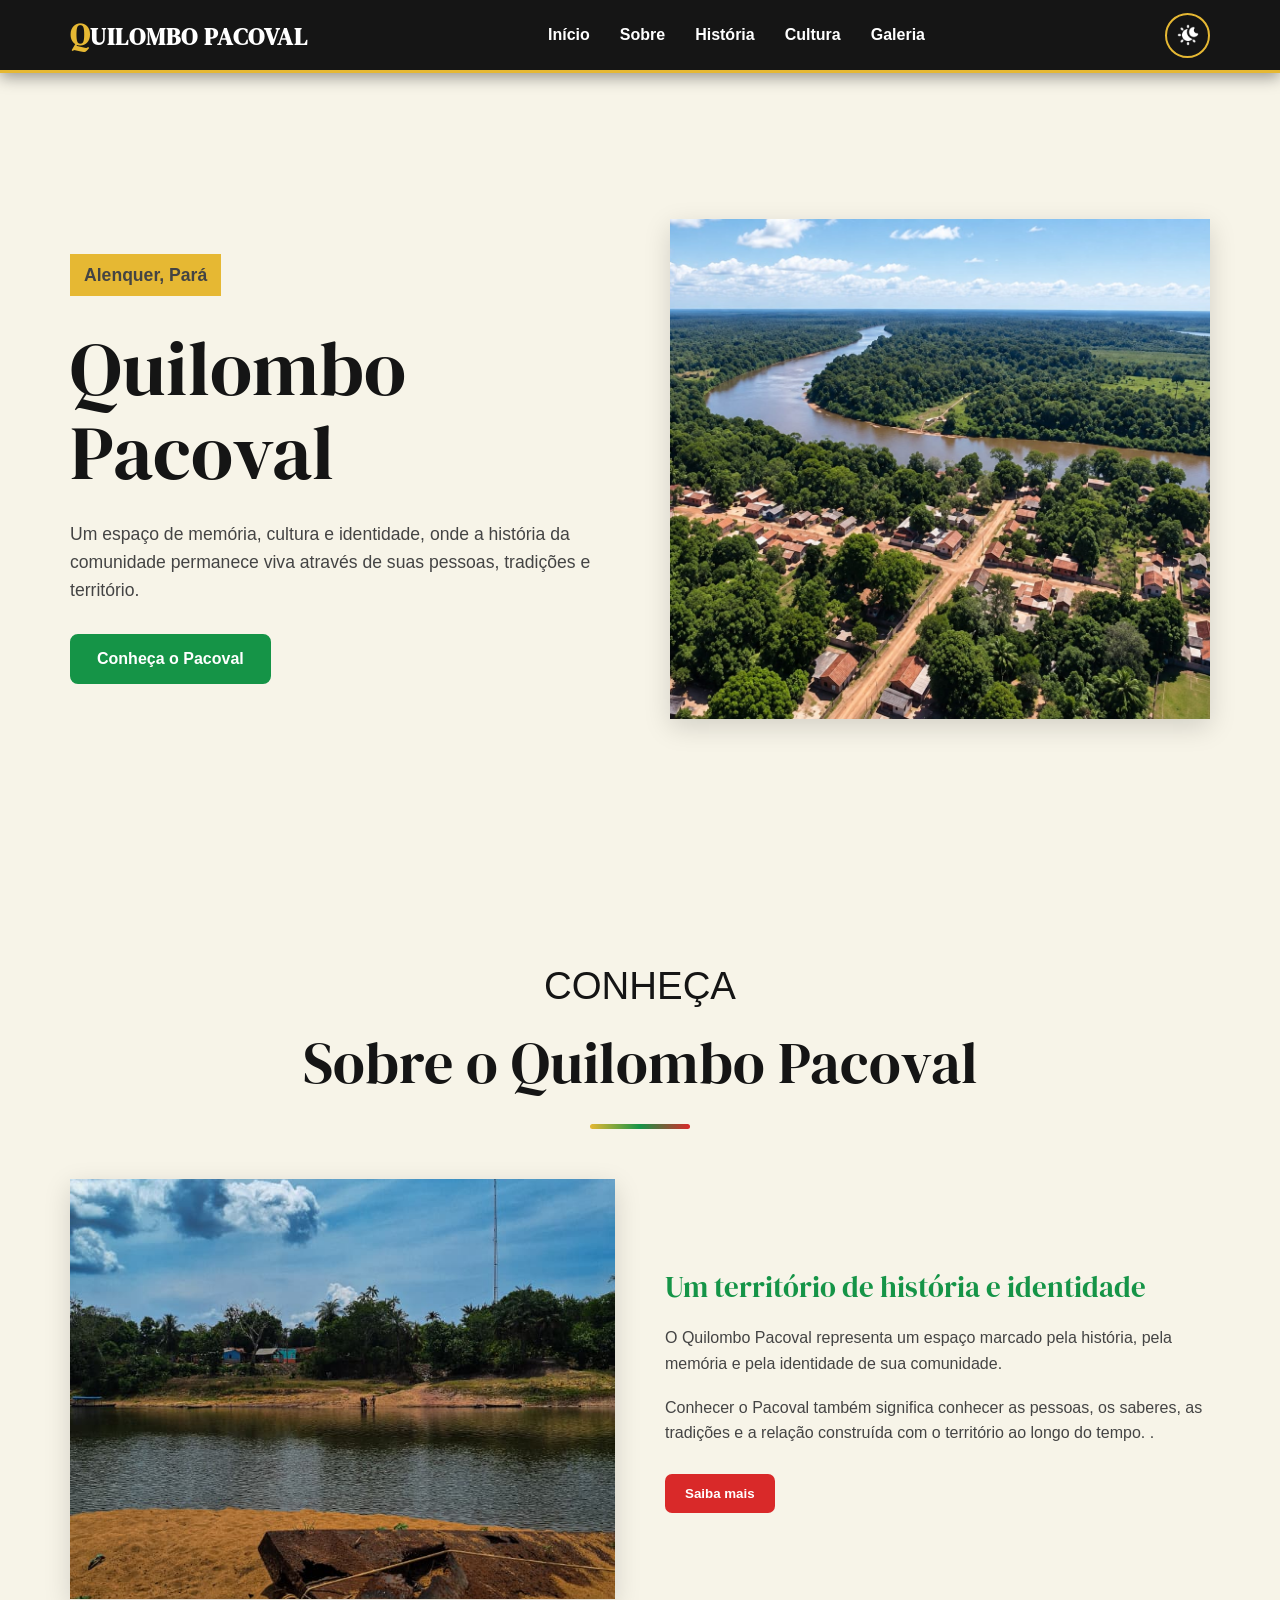
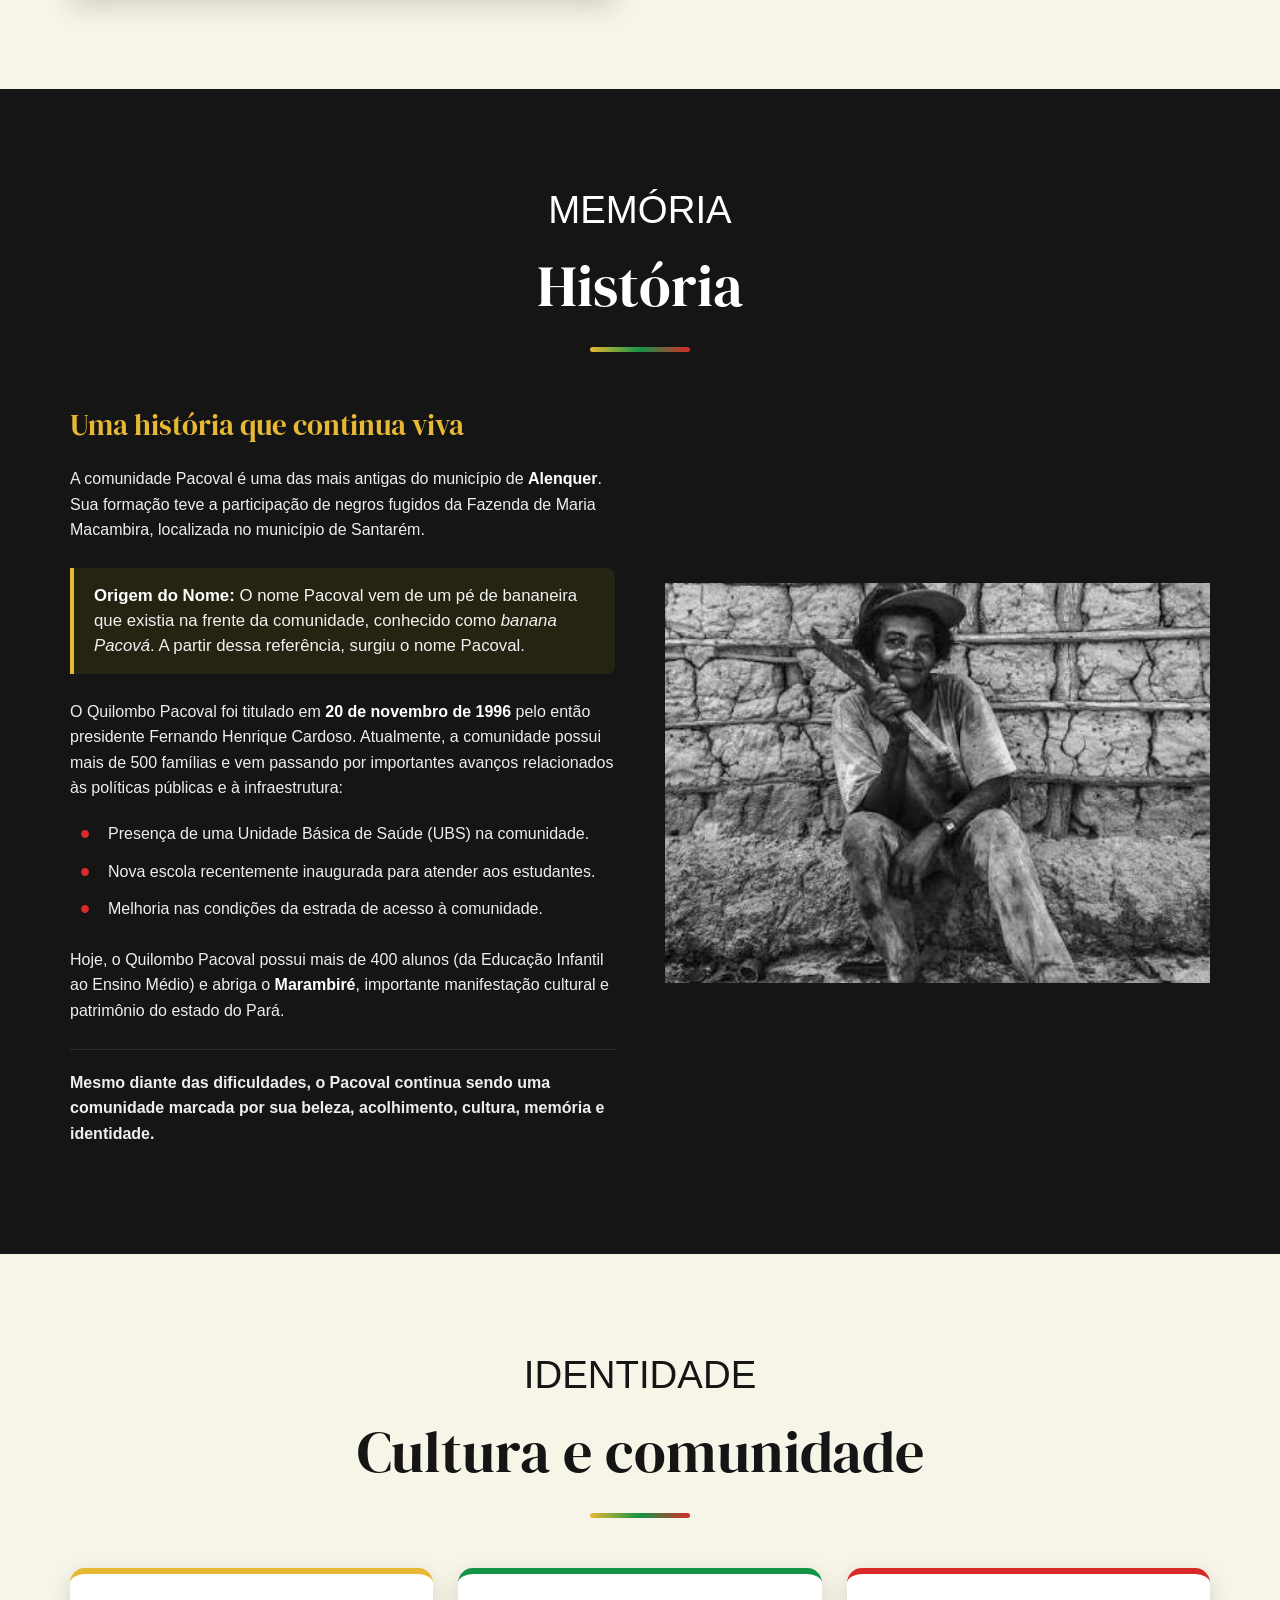
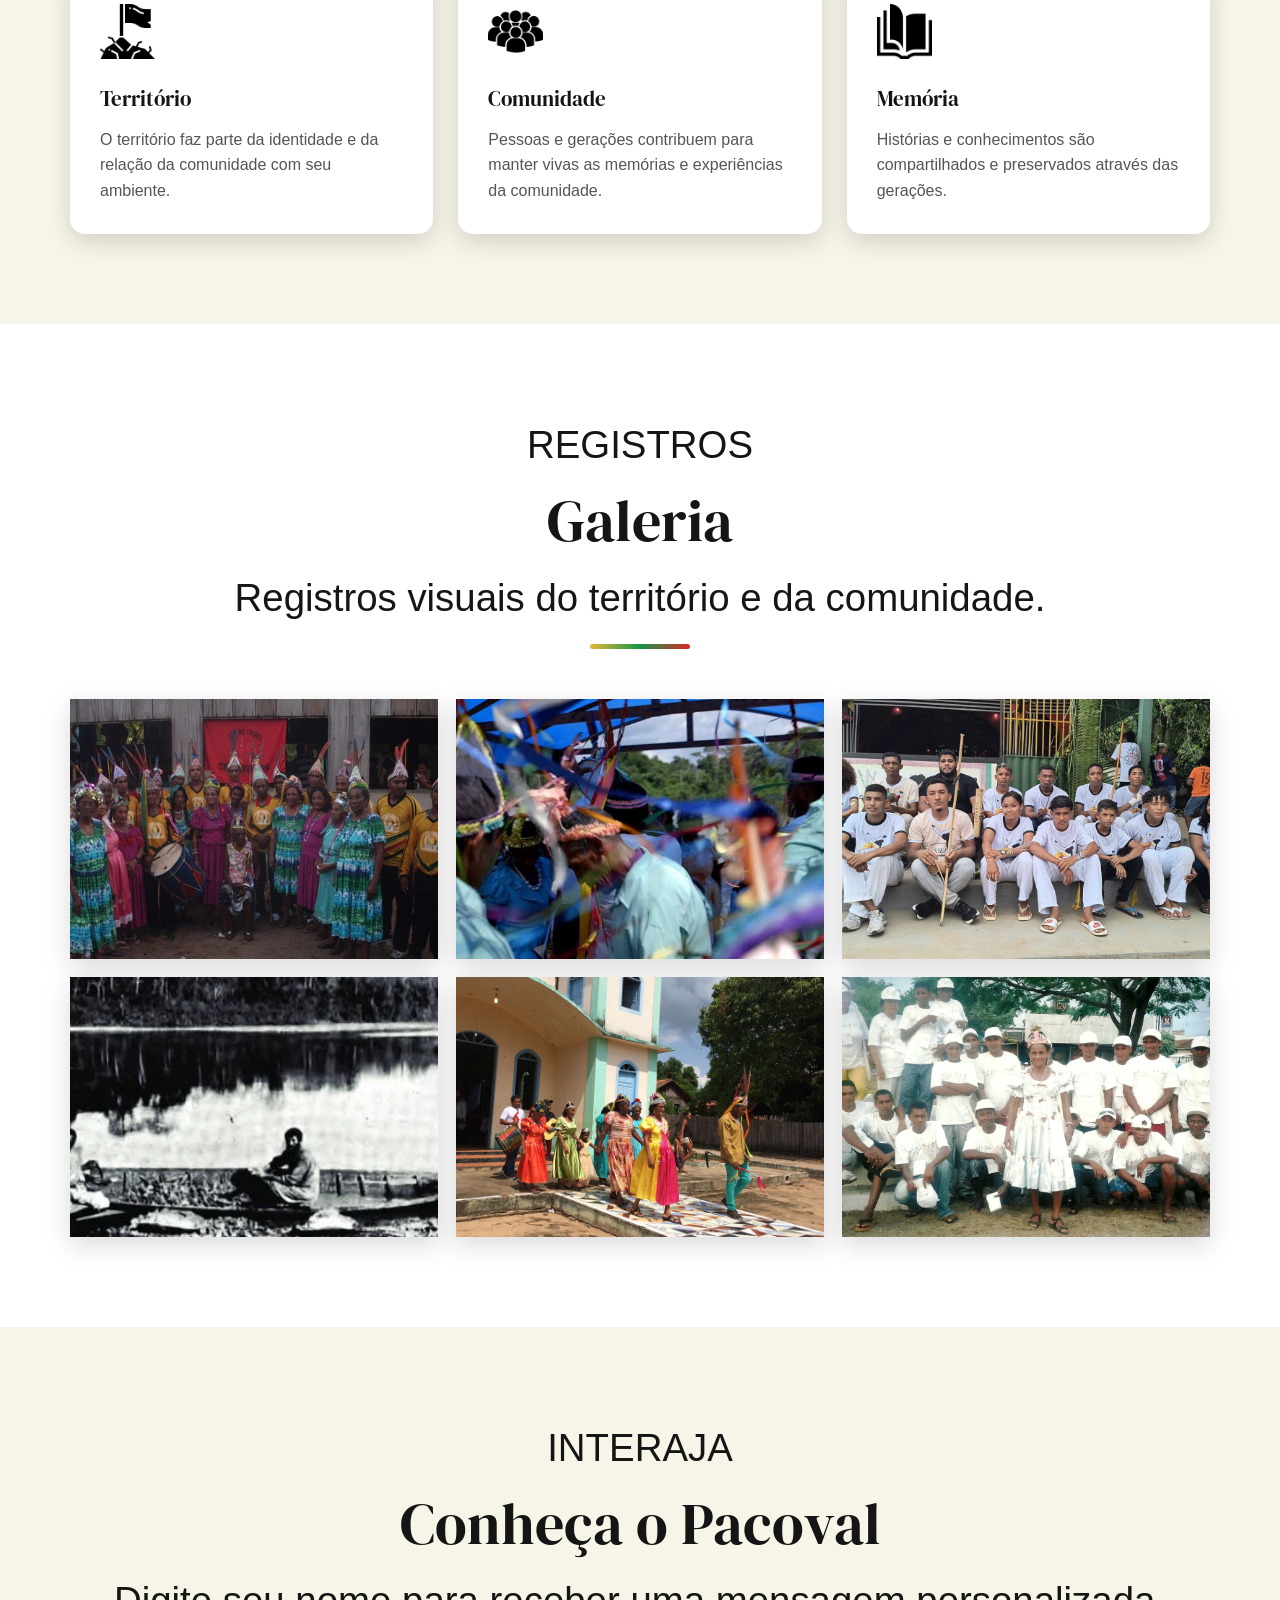
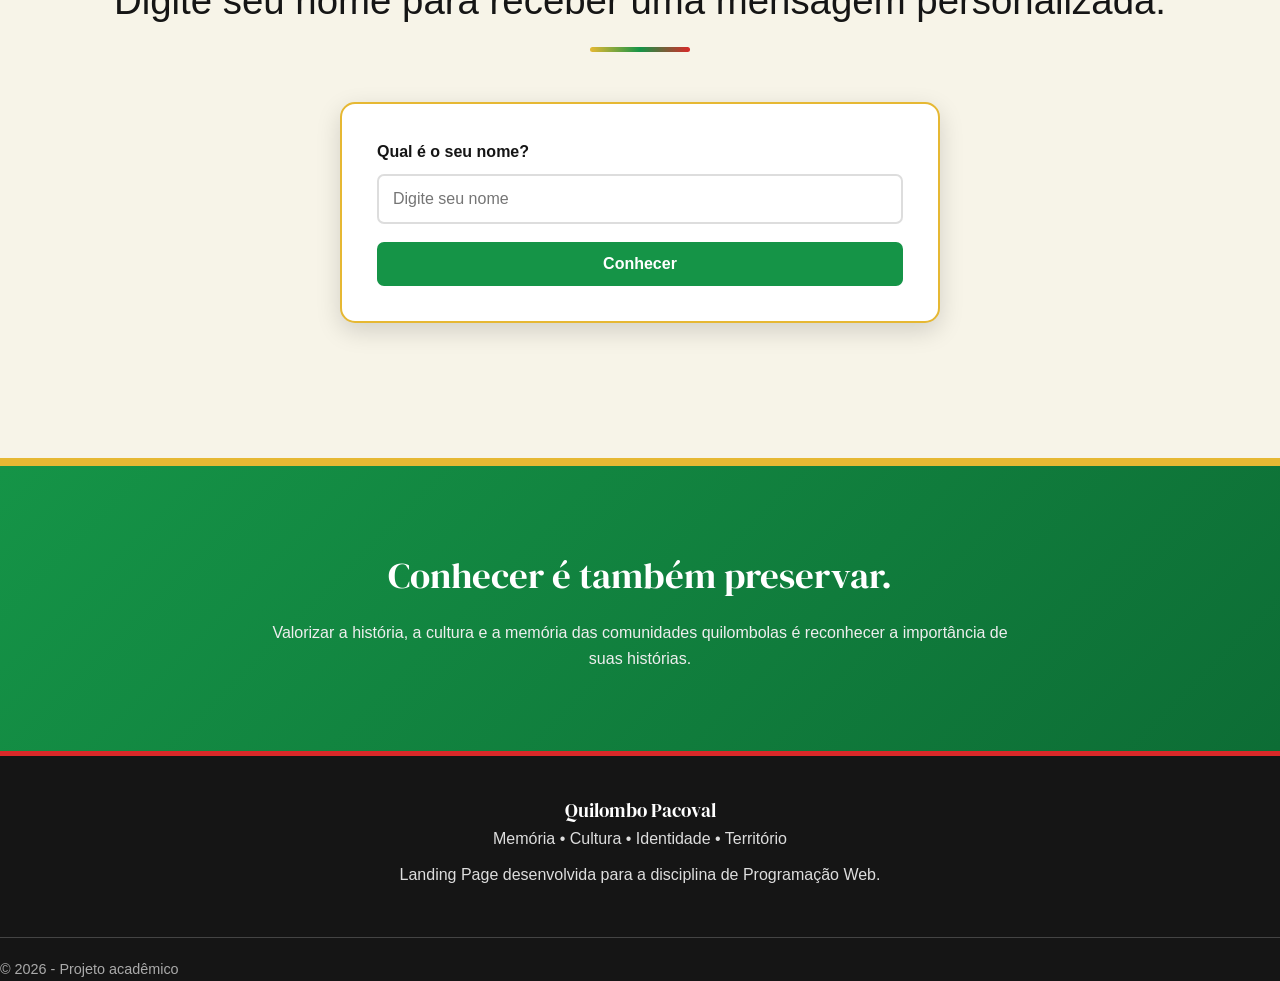
==== landing-page-davi/index.html @ 15d58c1f "Entrega final: landing page do Quilombo Pacoval com fonte local" ====
<!DOCTYPE html>
<html lang="pt-BR">

<head>
    <meta charset="UTF-8">
    <meta name="viewport" content="width=device-width, initial-scale=1.0">
    <title>Quilombo Pacoval | Memória, Cultura e Resistência</title>
    <!-- Fontes do Google -->
    <link rel="preconnect" href="https://fonts.googleapis.com">
    <link rel="preconnect" href="https://fonts.gstatic.com" crossorigin>
    <link href="https://fonts.googleapis.com/css2?family=DM+Serif+Display:ital@0;1&display=swap" rel="stylesheet">
    <!-- Linkando o meu CSS pra cuidar do visual -->
    <link rel="stylesheet" href="estilo.css">
</head>

<body>

    <!-- CABEÇALHO (Logo, menu de navegação e botão de tema) -->
    <header>
        <nav>
            <div class="logo">
                Quilombo Pacoval
            </div>

            <ul class="menu">
                <li><a href="#inicio">Início</a></li>
                <li><a href="#sobre">Sobre</a></li>
                <li><a href="#historia">História</a></li>
                <li><a href="#cultura">Cultura</a></li>
                <li><a href="#galeria">Galeria</a></li>
            </ul>

            <!-- Botãozinho pra alternar entre o modo claro e escuro (controlado lá no JS) -->
            <button id="botaoModo" title="Mudar aparência">
                <img src="imagens/dia-e-noite.png" alt="Ícone Dia e Noite">
            </button>
        </nav>
    </header>


    <!-- CONTEÚDO PRINCIPAL DA PÁGINA -->
    <main>

        <!-- SEÇÃO HERO (A primeira coisa que o usuário vê) -->
        <section id="inicio" class="inicio">

            <div class="inicio-texto">
                <p class="pequeno-titulo">
                    Alenquer, Pará
                </p>

                <h1>
                    Quilombo Pacoval
                </h1>

                <p>
                    Um espaço de memória, cultura e identidade,
                    onde a história da comunidade permanece viva
                    através de suas pessoas, tradições e território.
                </p>

                <!-- Esse botão vai dar um scroll suave até a seção 'Sobre' usando JS -->
                <button id="botaoConhecer">
                    Conheça o Pacoval
                </button>
            </div>

            <div class="inicio-imagem">
                <img src="imagens/pacoval-01.jpg" alt="Imagem do Quilombo Pacoval">
            </div>

        </section>


        <!-- SEÇÃO SOBRE -->
        <section id="sobre" class="secao">

            <div class="titulo-secao">
                <p>CONHEÇA</p>
                <h2>Sobre o Quilombo Pacoval</h2>
            </div>

            <div class="sobre-conteudo">

                <div class="sobre-imagem">
                    <img src="imagens/pacoval-02.jpg" alt="Paisagem relacionada ao Quilombo Pacoval">
                </div>

                <div class="sobre-texto">
                    <h3>Um território de história e identidade</h3>
                    <p>
                        O Quilombo Pacoval representa um espaço
                        marcado pela história, pela memória e pela
                        identidade de sua comunidade.
                    </p>
                    <p>
                        Conhecer o Pacoval também significa conhecer
                        as pessoas, os saberes, as tradições e a
                        relação construída com o território ao longo
                        do tempo. .
                    </p>

                    <!-- Botão pra revelar o restante do texto pelo JS -->
                    <button id="botaoMais">
                        Saiba mais
                    </button>

                    <!-- Essa tag fica oculta por padrão e o JS tira a classe dela no clique -->
                    <p id="textoMais" class="oculto">
    Além disso, a comunidade preserva saberes ancestrais, valorizando a agricultura familiar, o artesanato e práticas festivas únicas. Essa união fortalece a resistência diária e garante que as futuras gerações conheçam e tenham orgulho da própria história.
</p>
                </div>

            </div>

        </section>


        <!-- SEÇÃO HISTÓRIA -->
        <section id="historia" class="secao historia">

            <div class="titulo-secao">
                <p>MEMÓRIA</p>
                <h2>História</h2>
            </div>

            <div class="historia-conteudo">

                <div class="historia-texto">
                    <h3>
                        Uma história que continua viva
                    </h3>
                    <p>
                        A comunidade Pacoval é uma das mais antigas do município de <strong>Alenquer</strong>.
                        Sua formação teve a participação de negros fugidos da Fazenda de Maria
                        Macambira, localizada no município de Santarém.
                    </p>

                    <!-- Caixinha pra dar um destaque visual nessa curiosidade do nome -->
                    <div class="destaque-historia">
                        <strong>Origem do Nome:</strong> O nome Pacoval vem de um pé de bananeira que existia na frente da
                        comunidade, conhecido como <em>banana Pacová</em>. A partir dessa referência,
                        surgiu o nome Pacoval.
                    </div>

                    <p>
                        O Quilombo Pacoval foi titulado em <strong>20 de novembro de 1996</strong> pelo então
                        presidente Fernando Henrique Cardoso. Atualmente, a comunidade possui
                        mais de 500 famílias e vem passando por importantes avanços relacionados às políticas públicas e à infraestrutura:
                    </p>

                    <!-- Usei uma lista aqui pra quebrar o bloco de texto e melhorar a leitura -->
                    <ul class="lista-desafios">
                        <li>Presença de uma Unidade Básica de Saúde (UBS) na comunidade.</li>
                        <li>Nova escola recentemente inaugurada para atender aos estudantes.</li>
                        <li>Melhoria nas condições da estrada de acesso à comunidade.</li>
                    </ul>

                    <p>
                        Hoje, o Quilombo Pacoval possui mais de 400 alunos (da Educação Infantil ao Ensino Médio) e abriga o <strong>Marambiré</strong>, importante manifestação cultural e patrimônio do estado do Pará.
                    </p>

                    <p class="conclusao-historia">
                        Mesmo diante das dificuldades, o Pacoval continua sendo uma comunidade
                        marcada por sua beleza, acolhimento, cultura, memória e identidade.
                    </p>
                </div>

                <div class="historia-imagem">
                    <img src="imagens/pacoval-03.jpg" alt="Imagem relacionada à história do Pacoval">
                </div>

            </div>

        </section>


        <!-- SEÇÃO CULTURA (Cards informativos) -->
        <section id="cultura" class="secao">

            <div class="titulo-secao">
                <p>IDENTIDADE</p>
                <h2>Cultura e comunidade</h2>
            </div>

           <div class="cards-cultura">

                <!-- Card Território -->
                <article class="card">
                    <div class="icone">
                        <img src="imagens/icone-territorio.png" alt="Ícone de Território">
                    </div>
                    <h3>Território</h3>
                    <p>
                        O território faz parte da identidade
                        e da relação da comunidade com seu
                        ambiente.
                    </p>
                </article>

                <!-- Card Comunidade -->
                <article class="card">
                    <div class="icone">
                        <img src="imagens/icone-comunidade.png" alt="Ícone de Comunidade">
                    </div>
                    <h3>Comunidade</h3>
                    <p>
                        Pessoas e gerações contribuem para
                        manter vivas as memórias e experiências
                        da comunidade.
                    </p>
                </article>

                <!-- Card Memória -->
                <article class="card">
                    <div class="icone">
                        <img src="imagens/icone-memoria.png" alt="Ícone de Memória">
                    </div>
                    <h3>Memória</h3>
                    <p>
                        Histórias e conhecimentos são
                        compartilhados e preservados através
                        das gerações.
                    </p>
                </article>

            </div>

        </section>


        <!-- SEÇÃO GALERIA DE FOTOS -->
        <section id="galeria" class="secao galeria">

            <div class="titulo-secao">
                <p>REGISTROS</p>
                <h2>Galeria</h2>
                <p>
                    Registros visuais do território e da
                    comunidade.
                </p>
            </div>

            <!-- Gridzinho usando CSS pra organizar as fotos lado a lado -->
            <div class="galeria-grid">
                <div class="foto">
                    <img src="imagens/galeria-01.jpg" alt="Registro do Quilombo Pacoval">
                </div>
                <div class="foto">
                    <img src="imagens/galeria-02.jpg" alt="Paisagem do Quilombo Pacoval">
                </div>
                <div class="foto">
                    <img src="imagens/galeria-03.jpg" alt="Registro da comunidade">
                </div>
                <div class="foto">
                    <img src="imagens/galeria-004.jpg" alt="Registro cultural do Pacoval">
                </div>
                <div class="foto">
                    <img src="imagens/galeria-05.jpg" alt="Território do Quilombo Pacoval">
                </div>
                <div class="foto">
                    <img src="imagens/galeria-06.jpg" alt="Comunidade do Quilombo Pacoval">
                </div>
            </div>

        </section>


        <!-- SEÇÃO DE INTERAÇÃO (Formulário pro JS brincar e cumprir requisito) -->
        <section id="interacao" class="secao interacao">

            <div class="titulo-secao">
                <p>INTERAJA</p>
                <h2>Conheça o Pacoval</h2>
                <p>
                    Digite seu nome para receber uma mensagem
                    personalizada.
                </p>
            </div>

            <!-- Formulário simples pra pegar o input do usuário -->
            <form id="formulario">
                <label for="nome">
                    Qual é o seu nome?
                </label>
                <input type="text" id="nome" placeholder="Digite seu nome">
                <button type="submit">
                    Conhecer
                </button>
            </form>

            <!-- Div vazia onde o JS vai injetar a mensagem de boas-vindas na tela -->
            <div id="mensagem"></div>

        </section>


        <!-- SEÇÃO DE FECHAMENTO -->
        <section class="frase-final">

            <div>
                <h2>
                    Conhecer é também preservar.
                </h2>
                <p>
                    Valorizar a história, a cultura e a memória
                    das comunidades quilombolas é reconhecer
                    a importância de suas histórias.
                </p>
            </div>

        </section>

    </main>


    <!-- FOOTER -->
    <footer>

        <div class="footer-conteudo">
            <h3>Quilombo Pacoval</h3>
            <p>Memória • Cultura • Identidade • Território</p>
            <p>Landing Page desenvolvida para a disciplina de Programação Web.</p>
        </div>

        <div class="footer-final">
            <p>© 2026 - Projeto acadêmico</p>
        </div>

    </footer>

    <!-- Chamando o script no final pro HTML carregar mais rápido -->
    <script src="script.js"></script>

</body>
</html>
---- landing-page-davi/estilo.css ----
/* =========================================================
   IDENTIDADE VISUAL - QUILOMBO PACOVAL
   ========================================================= */

/* -------------------------
   VARIÁVEIS DE CORES
   ------------------------- */
:root {
    /* Guardando as cores da paleta aqui pra facilitar na hora de usar no código todo */
    --amarelo-pacoval: #E6B833;
    --verde-pacoval: #159447;
    --vermelho-pacoval: #D92929;
    --rosa-pacoval: #D84A86;
    --preto-pacoval: #151515;
    --branco-pacoval: #FFFFFF;
    --creme-pacoval: #F7F4E8; /* Cor de fundo principal mais leve que o branco puro */
    --texto: #222222;
    
    /* Padrões de estilo pra reaproveitar */
    --sombra: 0 8px 25px rgba(0, 0, 0, 0.15);
    --transicao: 0.4s cubic-bezier(0.25, 0.8, 0.25, 1); /* Curva suave pras animações */
}

/* -------------------------
   RESET BÁSICO
   ------------------------- */
* {
    /* Zerando as margens que vêm por padrão no navegador pra não bugar o layout */
    margin: 0;
    padding: 0;
    /* box-sizing border-box pro padding e a borda não aumentarem o tamanho das divs */
    box-sizing: border-box;
}

/* Rolagem suave quando clica nos links do menu */
html {
    scroll-behavior: smooth;
}

/* Estilos base do corpo da página */
body {
    font-family: Arial, Helvetica, sans-serif;
    background-color: var(--creme-pacoval);
    color: var(--texto);
    line-height: 1.6;
    /* Coloquei transition aqui pra mudança de cor pro modo noturno não ser brusca */
    transition: background-color var(--transicao), color var(--transicao);
}

/* Tirando aquele sublinhado feio dos links */
a {
    text-decoration: none;
}

/* Garantindo que as fotos não vazem do contêiner delas */
img {
    max-width: 100%;
    display: block;
}
/* Aplicando a fonte elegante aos títulos e à logo */
h1, h2, h3, .logo {
    font-family: "DM Serif Display", serif;
    font-weight: 400; /* A DM Serif Display fica melhor com esse peso */
}

@font-face {
    font-family: 'DM Serif Display';
    src: url('fontes/DMSerifDisplay-Regular.ttf') format('truetype');
    font-weight: normal;
}

h1, h2, h3, .logo {
    font-family: 'DM Serif Display', serif;
}
/* -------------------------
   SELEÇÃO DE TEXTO
   ------------------------- */
/* Mudando a cor de quando o usuário seleciona um texto na página pra combinar com o tema */
::selection {
    background-color: var(--verde-pacoval);
    color: var(--branco-pacoval);
}

/* =========================================================
   HEADER (CABEÇALHO)
   ========================================================= */
/* Deixando o header fixo no topo acompanhando o scroll da página */
header {
    position: sticky;
    top: 0;
    z-index: 1000;
    background-color: var(--preto-pacoval);
    border-bottom: 3px solid var(--amarelo-pacoval);
    box-shadow: 0 4px 15px rgba(0, 0, 0, 0.4);
    transition: background-color var(--transicao);
}

/* Estrutura interna da navegação alinhada com flexbox */
nav {
    position: relative;
    max-width: 1200px;
    margin: 0 auto;
    padding: 12px 30px;
    display: flex;
    align-items: center;
    justify-content: space-between;
    flex-wrap: wrap;
    gap: 20px;
}

/* Dando um trato na tipografia do logo */
.logo {
    color: var(--branco-pacoval);
    font-size: 1.5rem;
    font-weight: 900;
    text-transform: uppercase;
    letter-spacing: 1px;
}

/* Dando um destaque só na primeira letra do logo pra dar um charme */
.logo::first-letter {
    color: var(--amarelo-pacoval);
    font-size: 1.8rem;
}

/* Deixando os itens do menu lado a lado */
.menu {
    display: flex;
    align-items: center;
    gap: 30px;
    list-style: none;
}

.menu a {
    color: var(--branco-pacoval);
    font-size: 1rem;
    font-weight: 600;
    padding: 5px 0;
    transition: var(--transicao);
    position: relative;
}

/* Essa é a linhazinha que vai aparecer debaixo do link (começa com largura 0) */
.menu a::after {
    content: "";
    position: absolute;
    left: 0;
    bottom: -2px;
    width: 0;
    height: 2px;
    background-color: var(--amarelo-pacoval);
    transition: width 0.3s ease;
}

/* Muda a cor do link no hover */
.menu a:hover {
    color: var(--amarelo-pacoval);
}

/* Faz a linhazinha crescer de 0 pra 100% quando passa o mouse */
.menu a:hover::after {
    width: 100%;
}

/* Estilo pro botão de alternar tema */
#botaoModo {
    display: flex;
    align-items: center;
    justify-content: center;
    width: 45px;
    height: 45px;
    border: 2px solid var(--amarelo-pacoval);
    border-radius: 50%;
    background-color: transparent;
    cursor: pointer;
    transition: all 0.3s ease;
}

/* Ajustando o ícone do sol/lua pra caber certinho */
#botaoModo img {
    width: 24px;
    height: 24px;
    object-fit: contain;
    filter: invert(1);
    transition: all 0.3s ease;
}

/* Quando passa o mouse no botão de tema */
#botaoModo:hover {
    background-color: var(--amarelo-pacoval);
    transform: scale(1.1);
    box-shadow: 0 4px 10px rgba(230, 211, 0, 0.2);
}

/* Volta a cor do ícone ao normal no hover pra não sumir no fundo amarelo */
#botaoModo:hover img {
    filter: invert(0);
}

/* =========================================================
   FAIXA DE CORES
   ========================================================= */
/* Um gradiente simples usando as cores do quilombo pra criar uma barrinha visual */
.faixa-cores {
    width: 100%;
    height: 7px;
    background: linear-gradient(
        90deg,
        var(--amarelo-pacoval) 0%,
        var(--amarelo-pacoval) 33%,
        var(--verde-pacoval) 33%,
        var(--verde-pacoval) 66%,
        var(--vermelho-pacoval) 66%,
        var(--vermelho-pacoval) 100%
    );
}

/* =========================================================
   SEÇÃO INICIAL (HERO)
   ========================================================= */
/* Grid principal da primeira tela dividindo texto na esquerda e imagem na direita */
.inicio {
    min-height: 88vh;
    max-width: 1200px;
    margin: 0 auto;
    padding: 70px 30px;
    display: grid;
    grid-template-columns: 1fr 1fr;
    align-items: center;
    gap: 60px;
}

/* Subtítulo chamativo em cima do h1 */
.pequeno-titulo {
    display: inline-block;
    margin-bottom: 15px;
    padding: 7px 14px;
    background-color: var(--amarelo-pacoval);
    color: var(--preto-pacoval);
    font-size: 0.85rem;
    font-weight: bold;
}

/* O título grandão responsivo (clamp ajuda muito aqui pra não quebrar no celular) */
.inicio h1 {
    font-size: clamp(2.5rem, 6vw, 5rem);
    line-height: 1.1;
    color: var(--preto-pacoval);
    margin-bottom: 25px;
}

.inicio h1 span {
    color: var(--verde-pacoval);
}

.inicio p {
    font-size: 1.1rem;
    max-width: 600px;
    margin-bottom: 30px;
    color: #444444;
}

/* Moldura da foto principal */
.inicio-imagem {
    position: relative;
    overflow: hidden;
    box-shadow: var(--sombra);
    
    /* Chama a animação que eu criei lá no final do CSS */
    animation: aparecer 1.2s cubic-bezier(0.25, 0.8, 0.25, 1);
}

.inicio-imagem img {
    width: 100%;
    height: 500px;
    object-fit: cover;
    transition: transform 0.8s ease;
}

/* Efeitinho de zoom sutil na foto quando passa o mouse na div */
.inicio-imagem:hover img {
    transform: scale(1.08);
}

/* Botão de chamada com aquela animação pulsante infinita */
#botaoConhecer {
    padding: 14px 25px;
    border: 2px solid var(--verde-pacoval);
    border-radius: 8px;
    background-color: var(--verde-pacoval);
    color: var(--branco-pacoval);
    font-size: 1rem;
    font-weight: bold;
    cursor: pointer;
    transition: all 0.3s ease;
    animation: pulsar 2.5s infinite;
}

/* Interrompe a pulsação no hover e aplica o preenchimento amarelo */
#botaoConhecer:hover {
    background-color: var(--amarelo-pacoval);
    border-color: var(--amarelo-pacoval);
    color: var(--preto-pacoval);
    transform: translateY(-4px);
    box-shadow: 0 10px 20px rgba(230, 211, 0, 0.4);
    animation: none;
}

/* =========================================================
   ESPAÇAMENTOS GERAIS (SEÇÕES)
   ========================================================= */
/* Padrão pra todas as sessões da página respirarem */
.secao {
    max-width: 1200px;
    margin: 0 auto;
    padding: 90px 30px;
}

/* Padrão pros cabeçalhos de cada bloco */
.titulo-secao {
    text-align: center;
    font-size: 2.4rem;
    color: var(--preto-pacoval);
    margin-bottom: 50px;
    position: relative;
}

/* Criando uma linhazinha colorida degradê embaixo de cada título de seção */
.titulo-secao::after {
    content: "";
    display: block;
    width: 100px;
    height: 5px;
    margin: 15px auto 0;
    border-radius: 5px;
    background: linear-gradient(
        90deg,
        var(--amarelo-pacoval),
        var(--verde-pacoval),
        var(--vermelho-pacoval)
    );
}

/* =========================================================
   SEÇÃO SOBRE
   ========================================================= */
/* Mais um grid de duas colunas, igual ao início */
.sobre-conteudo {
    display: grid;
    grid-template-columns: 1fr 1fr;
    align-items: center;
    gap: 50px;
}

.sobre-imagem {
    overflow: hidden;
    box-shadow: var(--sombra);
}

.sobre-imagem img {
    width: 100%;
    height: 420px;
    object-fit: cover;
    transition: transform 0.6s ease;
}

.sobre-imagem:hover img {
    transform: scale(1.05);
}

.sobre-texto h3 {
    color: var(--verde-pacoval);
    font-size: 1.8rem;
    margin-bottom: 15px;
}

.sobre-texto p {
    margin-bottom: 18px;
    color: #444444;
}

/* Botão do js que expande o texto */
#botaoMais {
    margin-top: 10px;
    padding: 12px 20px;
    background-color: var(--vermelho-pacoval);
    color: var(--branco-pacoval);
    border: none;
    border-radius: 7px;
    cursor: pointer;
    font-weight: bold;
    transition: all 0.3s ease;
}

#botaoMais:hover {
    background-color: var(--rosa-pacoval);
    transform: translateY(-3px) scale(1.02);
    box-shadow: 0 5px 15px rgba(216, 74, 134, 0.4);
}

/* Essa classe é só pro JS usar pra esconder ou mostrar a tag <p> lá no html */
.oculto {
    display: none;
}

/* =========================================================
   SEÇÃO HISTÓRIA
   ========================================================= */
/* Fundo diferentão pra quebrar o ritmo da leitura */
.historia {
    max-width: none;
    background-color: var(--preto-pacoval);
    color: var(--branco-pacoval);
}

.historia-conteudo {
    max-width: 1200px;
    margin: 0 auto;
    padding: 0 30px;
    display: grid;
    grid-template-columns: 1fr 1fr;
    align-items: center;
    gap: 50px;
}

.historia .titulo-secao {
    color: var(--branco-pacoval);
}

.historia-texto p {
    color: #eeeeee;
    margin-bottom: 18px;
}

.historia-texto h3 {
    color: var(--amarelo-pacoval);
    font-size: 1.8rem;
    margin-bottom: 18px;
}

.historia-imagem {
    overflow: hidden;
    
}

.historia-imagem img {
    width: 100%;
    height: 400px;
    object-fit: cover;
    transition: transform 0.6s ease;
}

.historia-imagem:hover img {
    transform: scale(1.05);
}

/* --- ESTILOS DE TEXTO DA HISTÓRIA --- */

/* Caixinha pra dar um destaque na curiosidade do nome do quilombo */
.destaque-historia {
    background-color: rgba(230, 211, 0, 0.08);
    border-left: 4px solid var(--amarelo-pacoval);
    padding: 15px 20px;
    margin: 25px 0;
    border-radius: 0 8px 8px 0;
    color: #f1f1f1;
    font-size: 1.05rem;
    line-height: 1.5;
}

.destaque-historia strong {
    color: var(--amarelo-pacoval);
}

/* Transformando os marcadores padrão da lista em bolinhas vermelhas customizadas */
.lista-desafios {
    list-style-type: none;
    padding-left: 10px;
    margin: 20px 0 25px 0;
}

.lista-desafios li {
    position: relative;
    padding-left: 28px;
    margin-bottom: 12px;
    color: #eeeeee;
}

.lista-desafios li::before {
    content: "•";
    color: var(--vermelho-pacoval);
    font-size: 1.8rem;
    position: absolute;
    left: 0;
    top: -10px;
}

.conclusao-historia {
    font-weight: bold;
    color: var(--branco-pacoval);
    border-top: 1px solid rgba(255, 255, 255, 0.1);
    padding-top: 20px;
    margin-top: 25px;
}

.historia-texto strong {
    color: var(--branco-pacoval);
}

/* =========================================================
   SEÇÃO CULTURA
   ========================================================= */
/* Gridzinho pros 3 cards ficarem alinhados certinhos */
.cards-cultura {
    display: grid;
    grid-template-columns: repeat(3, 1fr);
    gap: 25px;
}

.card {
    background-color: var(--branco-pacoval);
    padding: 30px;
    border-radius: 15px;
    box-shadow: var(--sombra);
    border-top: 6px solid var(--verde-pacoval);
    transition: all 0.4s cubic-bezier(0.175, 0.885, 0.32, 1.275);
}

/* Colocando uma cor de borda pra cada card pra seguir o layout pedido */
.card:nth-child(1) { border-top-color: var(--amarelo-pacoval); }
.card:nth-child(2) { border-top-color: var(--verde-pacoval); }
.card:nth-child(3) { border-top-color: var(--vermelho-pacoval); }

/* Faz o card subir quando coloca o mouse em cima */
.card:hover {
    transform: translateY(-12px);
    box-shadow: 0 20px 40px rgba(0, 0, 0, 0.12);
}

.card h3 {
    color: var(--preto-pacoval);
    margin-bottom: 12px;
    font-size: 1.3rem;
}

.card p {
    color: #555555;
}

/* Forçando o ícone a não desalinhar (uso de !important pra garantir a formatação base) */
.icone {
    display: block !important;
    width: 100% !important;
    margin: 0 0 15px 0 !important;
    padding: 0 !important;
    text-align: left !important;
    transform: none !important;
}

.icone img {
    width: 55px !important;
    height: 55px !important;
    object-fit: contain !important;
    display: inline-block !important;
    margin: 0 !important;
    padding: 0 !important;
    position: static !important;
    transform: none !important;
}

/* =========================================================
   GALERIA DE FOTOS
   ========================================================= */
.galeria {
    background-color: var(--branco-pacoval);
    max-width: none;
    transition: background-color var(--transicao);
}

.galeria .titulo-secao {
    max-width: 1200px;
    margin-left: auto;
    margin-right: auto;
}

/* Grid com 3 colunas pras fotos da galeria */
.galeria-grid {
    max-width: 1200px;
    margin: 0 auto;
    padding: 0 30px;
    display: grid;
    grid-template-columns: repeat(3, 1fr);
    gap: 18px;
}

.foto {
    overflow: hidden;
    height: 260px;
    box-shadow: var(--sombra);
    transition: border-color var(--transicao);
}

.foto img {
    width: 100%;
    height: 100%;
    object-fit: cover;
    transition: transform 0.6s ease;
}

.foto:hover img {
    transform: scale(1.1);
}

/* =========================================================
   ÁREA DE INTERAÇÃO (FORMULÁRIO)
   ========================================================= */
.interacao {
    text-align: center;
}

/* Estilizando a caixinha do formulário */
#formulario {
    max-width: 600px;
    margin: 0 auto;
    padding: 35px;
    background-color: var(--branco-pacoval);
    border-radius: 15px;
    box-shadow: var(--sombra);
    border: 2px solid var(--amarelo-pacoval);
    transition: transform 0.3s ease, background-color var(--transicao);
}

#formulario:hover {
    transform: translateY(-3px);
}

#formulario label {
    display: block;
    margin-bottom: 10px;
    text-align: left;
    font-weight: bold;
    color: var(--preto-pacoval);
}

#nome {
    width: 100%;
    padding: 14px;
    margin-bottom: 18px;
    border: 2px solid #dddddd;
    border-radius: 7px;
    outline: none;
    font-size: 1rem;
    transition: all 0.3s ease;
}

/* Dando um destaque legal na borda quando o usuário clica no input pra digitar */
#nome:focus {
    border-color: var(--verde-pacoval);
    box-shadow: 0 0 0 4px rgba(21, 148, 71, 0.15);
    transform: translateY(-2px);
}

#formulario button {
    width: 100%;
    padding: 13px;
    background-color: var(--verde-pacoval);
    color: var(--branco-pacoval);
    border: none;
    border-radius: 7px;
    font-size: 1rem;
    font-weight: bold;
    cursor: pointer;
    transition: all 0.3s ease;
}

#formulario button:hover {
    background-color: var(--amarelo-pacoval);
    color: var(--preto-pacoval);
    transform: translateY(-2px);
    box-shadow: 0 5px 15px rgba(230, 211, 0, 0.3);
}

/* Espaço reservado pra mensagem que o JS vai cuspir na tela */
#mensagem {
    margin-top: 20px;
    font-weight: bold;
    min-height: 25px;
}

/* =========================================================
   FRASE DE FECHAMENTO
   ========================================================= */
.frase-final {
    padding: 80px 30px;
    text-align: center;
    background: linear-gradient(
        135deg,
        var(--verde-pacoval),
        #0d6d35
    );
    color: var(--branco-pacoval);
    border-top: 8px solid var(--amarelo-pacoval);
}

.frase-final h2 {
    max-width: 850px;
    margin: 0 auto 15px;
    font-size: 2.3rem;
}

.frase-final p {
    max-width: 750px;
    margin: 0 auto;
    color: #eeeeee;
}

/* =========================================================
   FOOTER (RODAPÉ)
   ========================================================= */
footer {
    background-color: var(--preto-pacoval);
    color: var(--branco-pacoval);
    border-top: 5px solid var(--vermelho-pacoval);
}

.footer-conteudo {
    max-width: 1200px;
    margin: 0 auto;
    padding: 40px 30px;
    text-align: center;
}

.footer-conteudo p {
    color: #dddddd;
    margin-bottom: 10px;
}

.footer-final {
    padding-top: 20px;
    border-top: 1px solid #444444;
    color: #aaaaaa;
    font-size: 0.9rem;
}

/* =========================================================
   MODO NOTURNO (CONTROLADO PELO JAVASCRIPT)
   ========================================================= */
/* Aqui é onde a mágica do botão acontece: mudamos o fundo principal pra preto */
body.modo-noturno {
    background-color: #101010;
    color: #eeeeee;
}

/* Sobrescrevendo a cor dos títulos pra não ficarem pretos no fundo preto */
body.modo-noturno .titulo-secao,
body.modo-noturno .inicio h1,
body.modo-noturno .card h3,
body.modo-noturno #formulario label {
    color: var(--branco-pacoval);
}

/* Ajustando as cores de texto secundárias */
body.modo-noturno .inicio p,
body.modo-noturno .sobre-texto p,
body.modo-noturno .card p {
    color: #dddddd;
}

/* Escurecendo o fundo dos cards e do formulário */
body.modo-noturno .card,
body.modo-noturno #formulario {
    background-color: #1d1d1d;
    border-color: #333;
}

/* Invertendo os ícones (que eram pretos) pra brancos usando o filter, assim eles não somem no modo escuro */
body.modo-noturno .icone img {
    filter: brightness(0) invert(1);
}

/* Dando um trato no input do formulário no modo noturno */
body.modo-noturno #nome {
    background-color: #252525;
    color: var(--branco-pacoval);
    border-color: #555555;
}

/* Tirando aquele fundo branco da galeria */
body.modo-noturno .galeria {
    background-color: transparent;
}

/* Escurecendo as bordinhas das fotos */
body.modo-noturno .foto {
    border-color: #1d1d1d;
}

/* =========================================================
   ANIMAÇÕES KEYFRAMES
   ========================================================= */
/* Keyframes pra fazer os elementos subirem e aparecerem de leve no carregamento */
@keyframes aparecer {
    from {
        opacity: 0;
        transform: translateY(30px);
    }
    to {
        opacity: 1;
        transform: translateY(0);
    }
}

/* Animação que cria aquela 'sombra viva' em volta do botão principal */
@keyframes pulsar {
    0% {
        box-shadow: 0 0 0 0 rgba(21, 148, 71, 0.4);
    }
    70% {
        box-shadow: 0 0 0 10px rgba(21, 148, 71, 0);
    }
    100% {
        box-shadow: 0 0 0 0 rgba(21, 148, 71, 0);
    }
}

.inicio-texto {
    animation: aparecer 1s cubic-bezier(0.25, 0.8, 0.25, 1);
}

/* =========================================================
   RESPONSIVIDADE (MEDIA QUERIES)
   ========================================================= */
/* Ajustes pras telas menores (tablets).
   Quando a tela for menor que 950px, eu quebro as colunas dos grids
   pra não esmagar o conteúdo e deixo tudo em 1 coluna só nas sessões principais.
*/
@media (max-width: 950px) {
    .menu { gap: 12px; }
    .inicio {
        grid-template-columns: 1fr;
        padding-top: 50px;
    }
    .inicio-imagem img { height: 400px; }
    .sobre-conteudo, .historia-conteudo { grid-template-columns: 1fr; }
    .cards-cultura, .galeria-grid { grid-template-columns: repeat(2, 1fr); }
}

/* Ajustes pra celulares.
   Aqui o bagulho é mais apertado, então diminuo bastante os paddings, 
   o tamanho das fontes e mudo o menu e logo pro layout não estourar na horizontal.
*/
@media (max-width: 650px) {
    nav {
        flex-direction: column;
        padding: 15px 20px;
        align-items: flex-start;
    }

    .logo {
        font-size: 1.25rem;
        max-width: calc(100% - 55px);
        padding-right: 10px;
        line-height: 1.2;
    }

    .logo::first-letter {
        font-size: 1.5rem;
    }

    .menu {
        width: 100%;
        flex-wrap: wrap;
        justify-content: center;
        gap: 12px;
        margin-top: 10px;
    }

    /* Prende o botão do modo escuro no cantinho da tela pra não misturar com os menus */
    #botaoModo {
        position: absolute;
        top: 12px;
        right: 15px;
        width: 40px;
        height: 40px;
    }

    #botaoModo img {
        width: 20px;
        height: 20px;
    }

    .secao { padding: 65px 20px; }
    .titulo-secao { font-size: 2rem; }
    .inicio h1 { font-size: 3rem; }
    .inicio-imagem img, .sobre-imagem img, .historia-imagem img { height: 300px; }
    
    /* A galeria e os cards ficam de uma vez com 1 coluna só */
    .cards-cultura, .galeria-grid {
        grid-template-columns: 1fr;
        padding: 0 20px;
    }
    #formulario { padding: 25px 20px; }
    .frase-final h2 { font-size: 1.8rem; }
}

/* =========================================================
   ACESSIBILIDADE
   ========================================================= */
/* Caso o usuário tenha ativado "redução de movimento" no sistema dele, a gente desliga as animações aqui */
@media (prefers-reduced-motion: reduce) {
    html { scroll-behavior: auto; }
    *, *::before, *::after {
        transition: none !important;
        animation: none !important;
    }
}
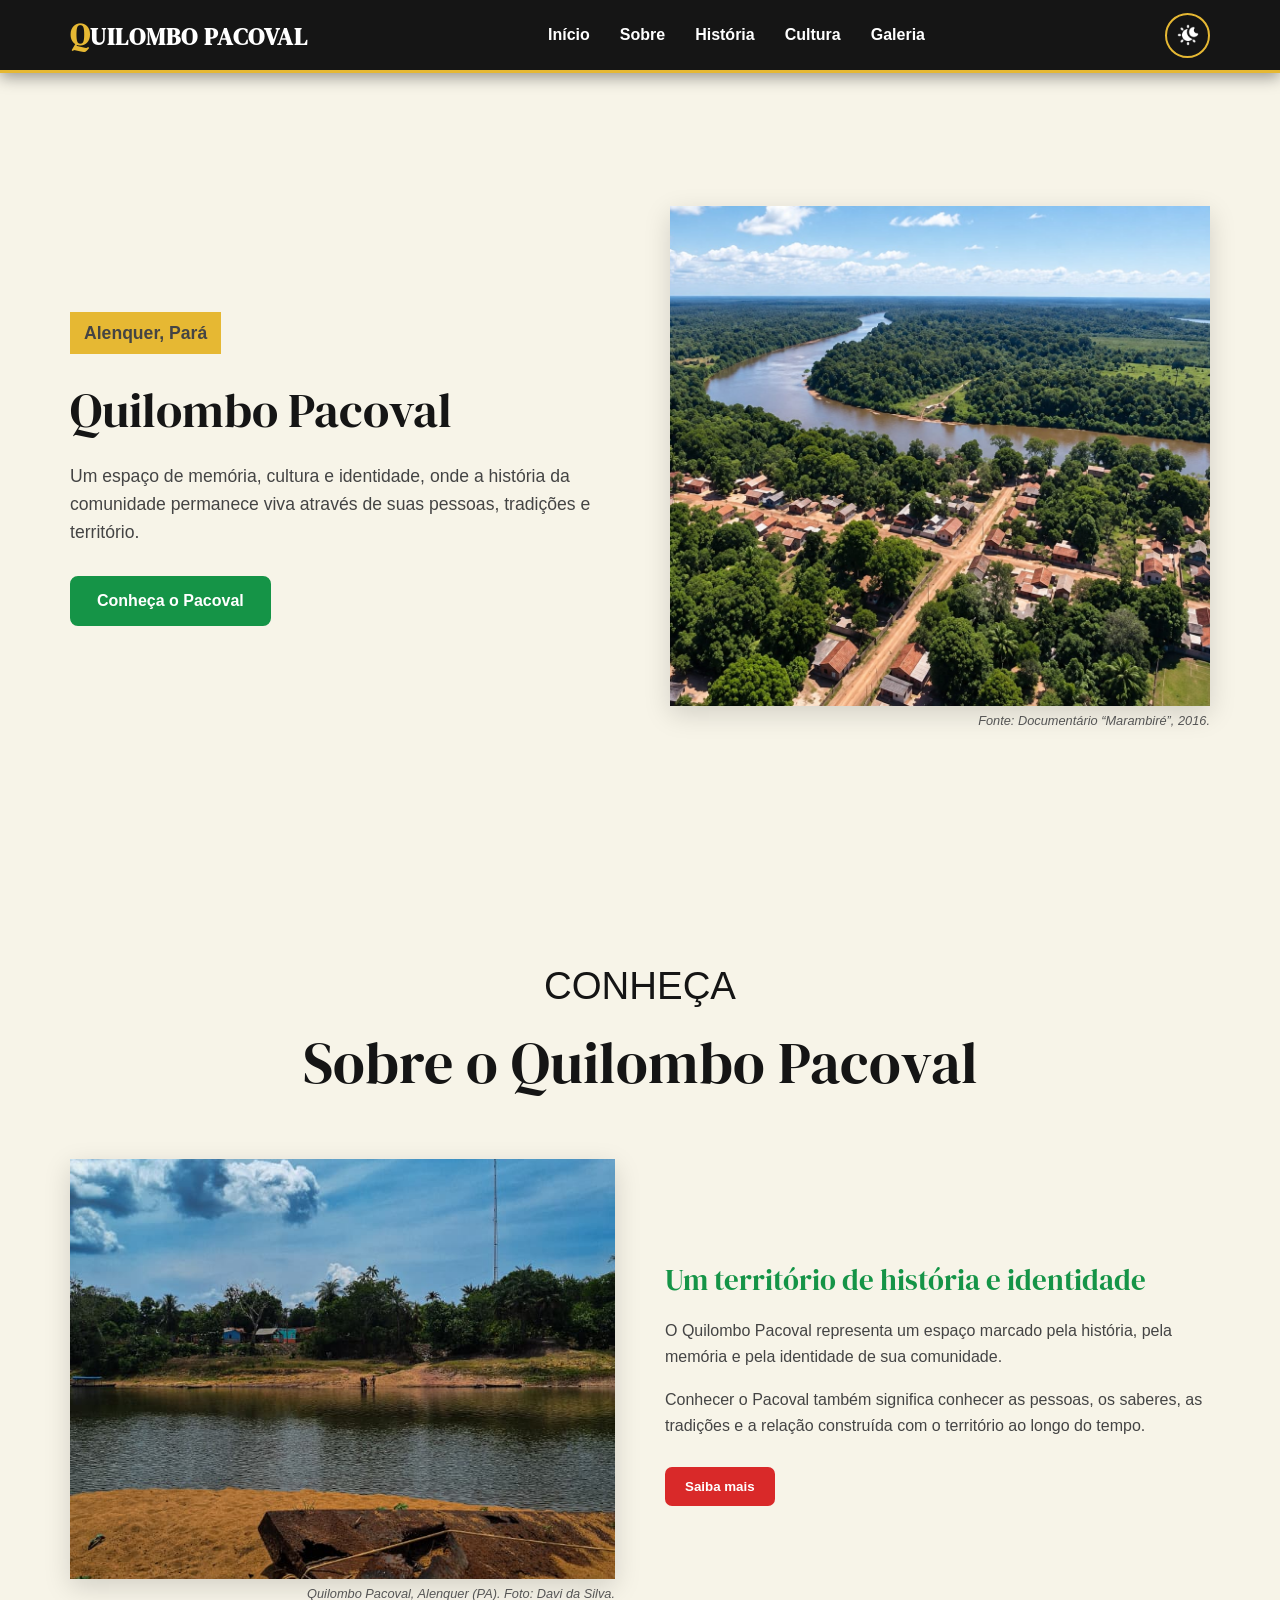
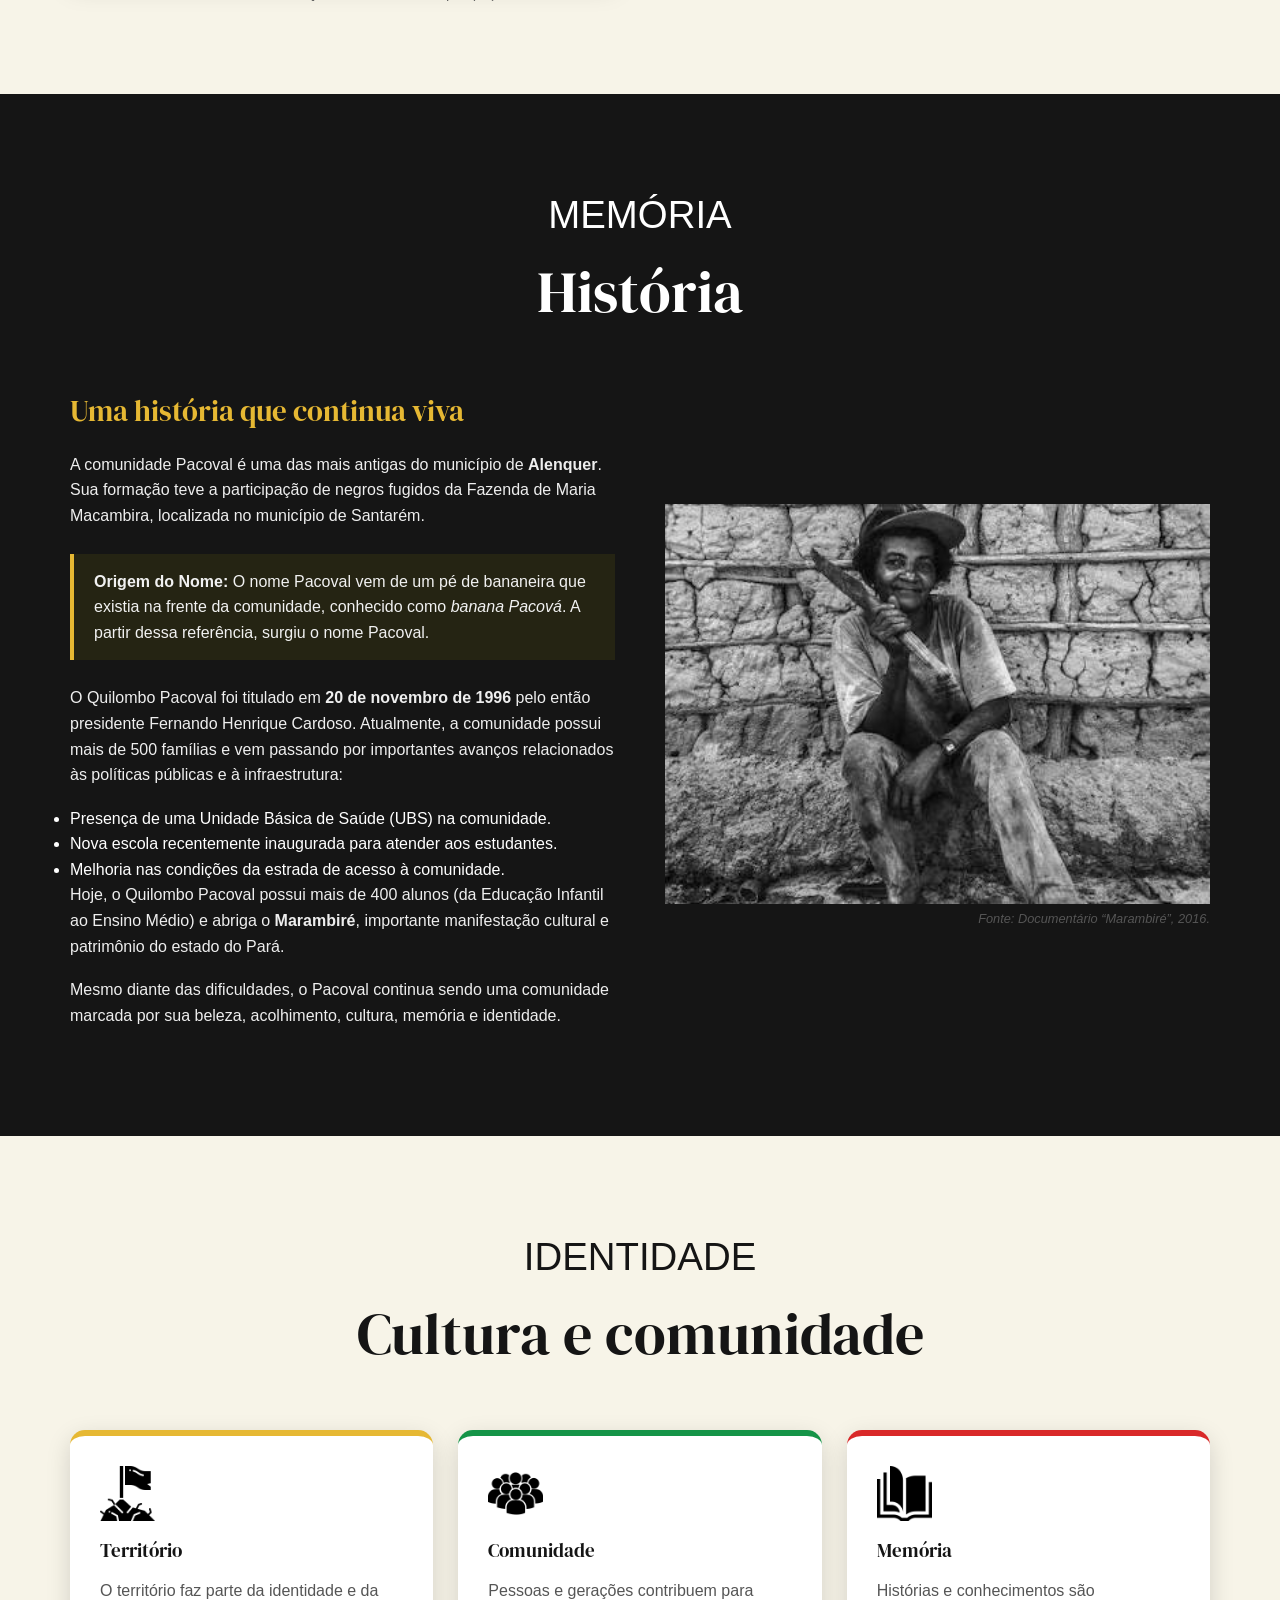
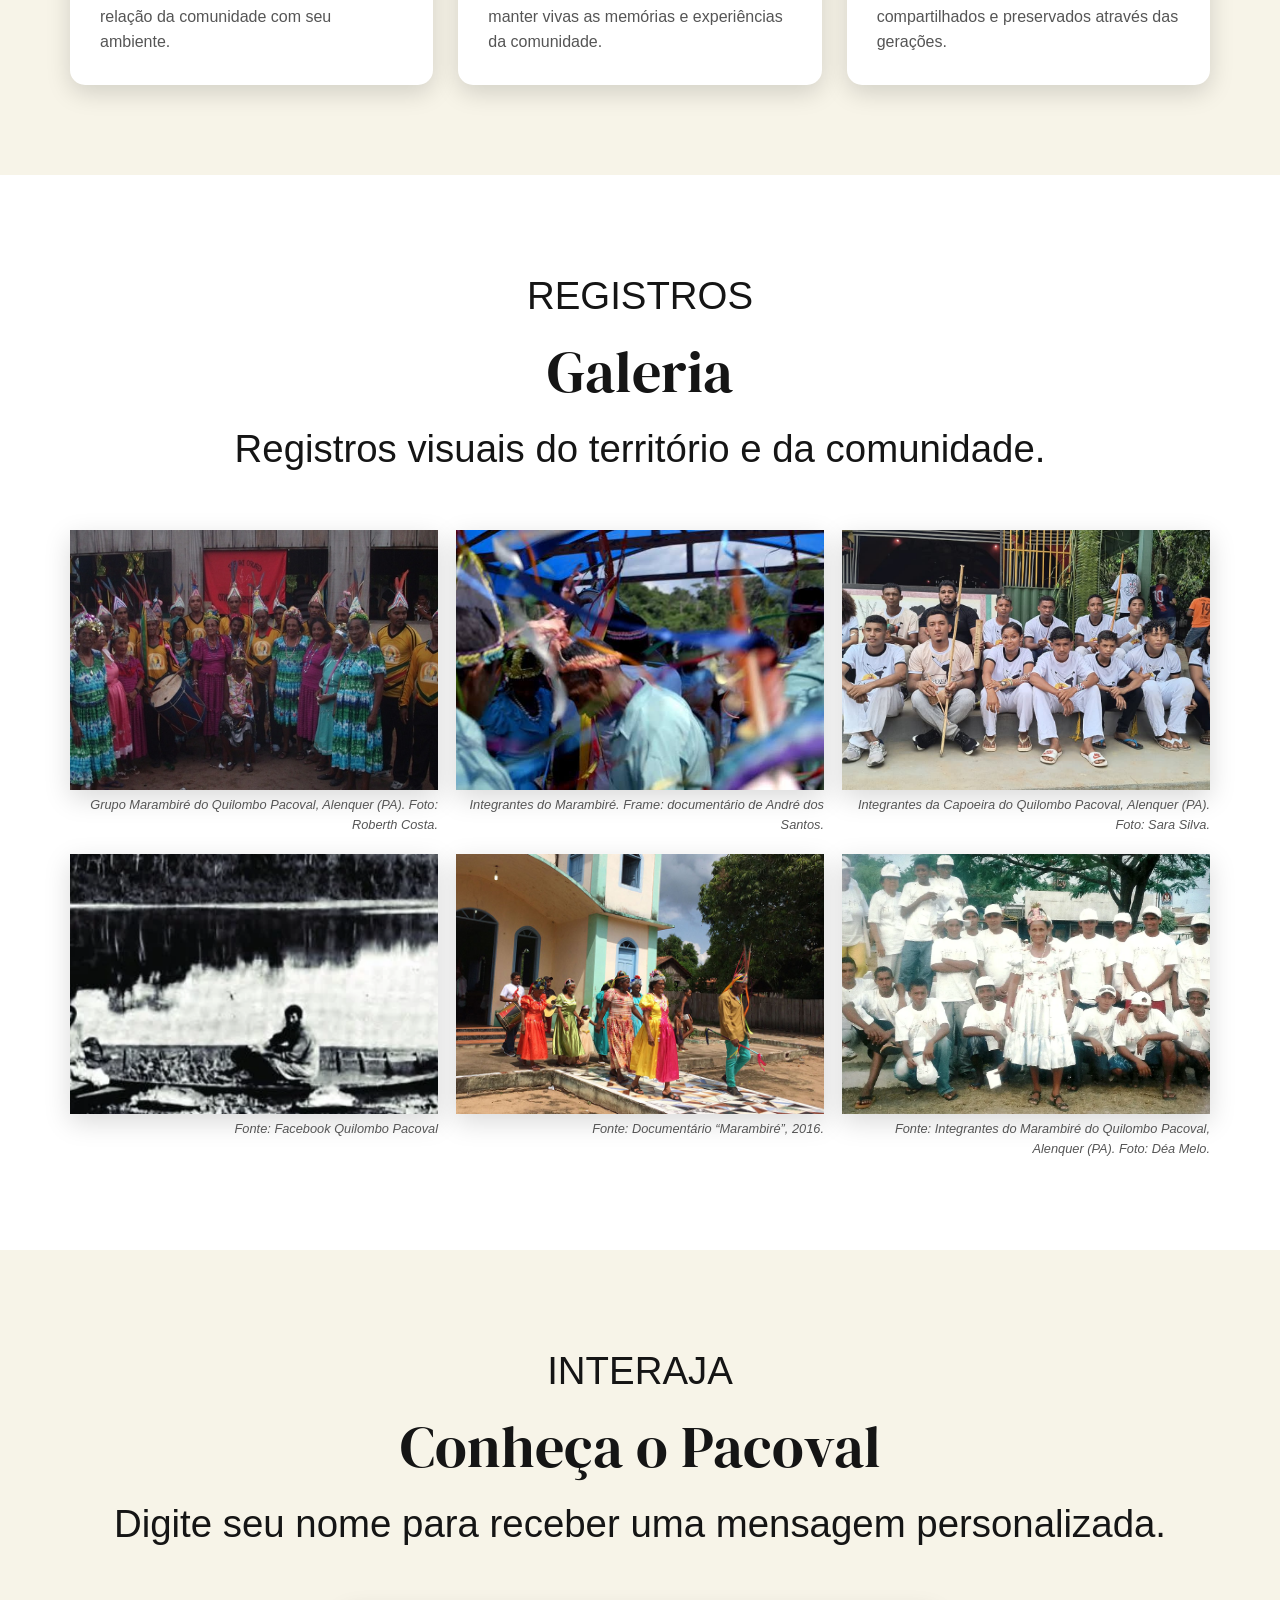
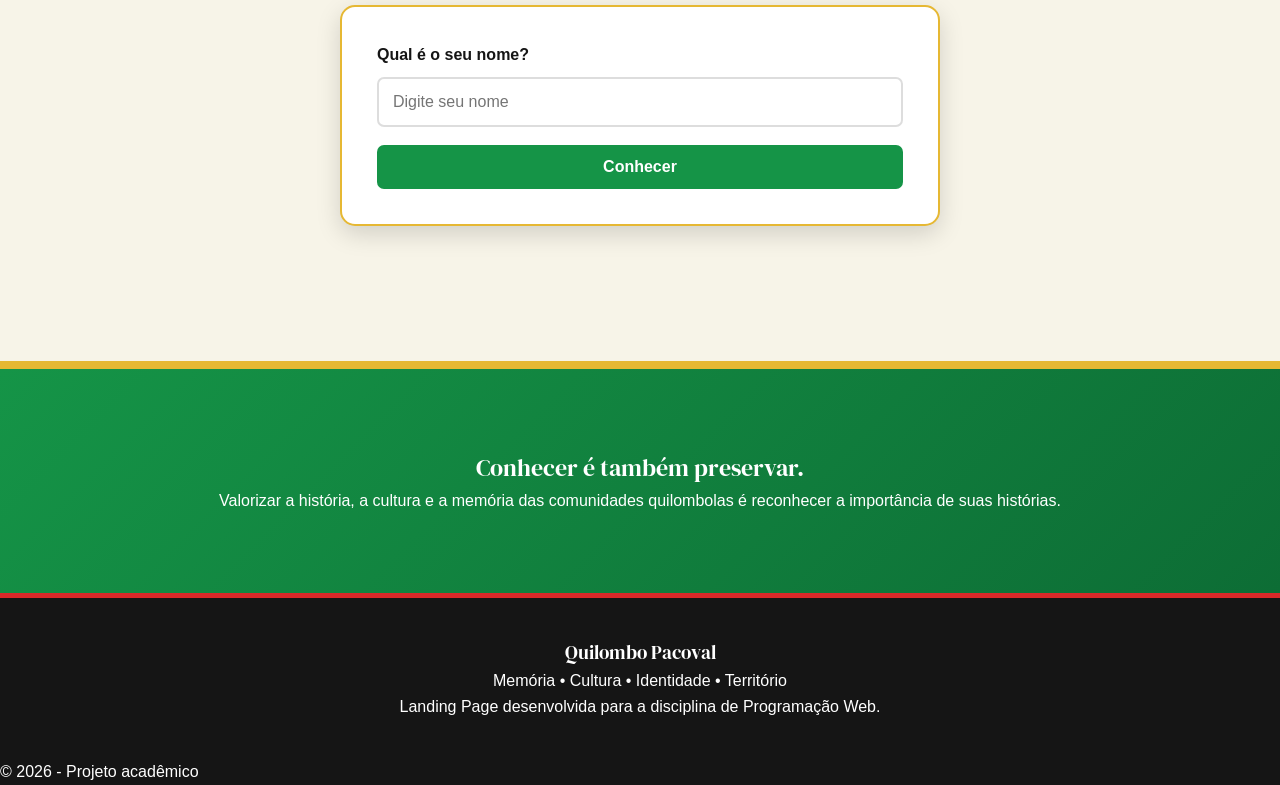
==== commit 2bc09a70: "Finaliza estilização e adiciona scripts de interatividade" ====
--- a/landing-page-davi/index.html
+++ b/landing-page-davi/index.html
@@ -5,10 +5,6 @@
     <meta charset="UTF-8">
     <meta name="viewport" content="width=device-width, initial-scale=1.0">
     <title>Quilombo Pacoval | Memória, Cultura e Resistência</title>
-    <!-- Fontes do Google -->
-    <link rel="preconnect" href="https://fonts.googleapis.com">
-    <link rel="preconnect" href="https://fonts.gstatic.com" crossorigin>
-    <link href="https://fonts.googleapis.com/css2?family=DM+Serif+Display:ital@0;1&display=swap" rel="stylesheet">
     <!-- Linkando o meu CSS pra cuidar do visual -->
     <link rel="stylesheet" href="estilo.css">
 </head>
@@ -65,9 +61,13 @@
                 </button>
             </div>
 
-            <div class="inicio-imagem">
-                <img src="imagens/pacoval-01.jpg" alt="Imagem do Quilombo Pacoval">
-            </div>
+            <!-- Imagem com a fonte adicionada usando figure e figcaption -->
+            <figure>
+                <div class="inicio-imagem">
+                    <img src="imagens/pacoval-01.jpg" alt="Imagem do Quilombo Pacoval">
+                </div>
+                <figcaption class="fonte-imagem">Fonte: Documentário “Marambiré”, 2016.</figcaption>
+            </figure>
 
         </section>
 
@@ -82,9 +82,13 @@
 
             <div class="sobre-conteudo">
 
-                <div class="sobre-imagem">
-                    <img src="imagens/pacoval-02.jpg" alt="Paisagem relacionada ao Quilombo Pacoval">
-                </div>
+                <!-- Imagem com a fonte adicionada -->
+                <figure>
+                    <div class="sobre-imagem">
+                        <img src="imagens/pacoval-02.jpg" alt="Paisagem relacionada ao Quilombo Pacoval">
+                    </div>
+                    <figcaption class="fonte-imagem">Quilombo Pacoval, Alenquer (PA). Foto: Davi da Silva.</figcaption>
+                </figure>
 
                 <div class="sobre-texto">
                     <h3>Um território de história e identidade</h3>
@@ -97,7 +101,7 @@
                         Conhecer o Pacoval também significa conhecer
                         as pessoas, os saberes, as tradições e a
                         relação construída com o território ao longo
-                        do tempo. .
+                        do tempo.
                     </p>
 
                     <!-- Botão pra revelar o restante do texto pelo JS -->
@@ -107,8 +111,8 @@
 
                     <!-- Essa tag fica oculta por padrão e o JS tira a classe dela no clique -->
                     <p id="textoMais" class="oculto">
-    Além disso, a comunidade preserva saberes ancestrais, valorizando a agricultura familiar, o artesanato e práticas festivas únicas. Essa união fortalece a resistência diária e garante que as futuras gerações conheçam e tenham orgulho da própria história.
-</p>
+                        Além disso, a comunidade preserva saberes ancestrais, valorizando a agricultura familiar, o artesanato e práticas festivas únicas. Essa união fortalece a resistência diária e garante que as futuras gerações conheçam e tenham orgulho da própria história.
+                    </p>
                 </div>
 
             </div>
@@ -166,9 +170,13 @@
                     </p>
                 </div>
 
-                <div class="historia-imagem">
-                    <img src="imagens/pacoval-03.jpg" alt="Imagem relacionada à história do Pacoval">
-                </div>
+                <!-- Imagem com a fonte adicionada -->
+                <figure>
+                    <div class="historia-imagem">
+                        <img src="imagens/pacoval-03.jpg" alt="Imagem relacionada à história do Pacoval">
+                    </div>
+                    <figcaption class="fonte-imagem">Fonte: Documentário “Marambiré”, 2016.</figcaption>
+                </figure>
 
             </div>
 
@@ -183,7 +191,7 @@
                 <h2>Cultura e comunidade</h2>
             </div>
 
-           <div class="cards-cultura">
+            <div class="cards-cultura">
 
                 <!-- Card Território -->
                 <article class="card">
@@ -243,24 +251,42 @@
 
             <!-- Gridzinho usando CSS pra organizar as fotos lado a lado -->
             <div class="galeria-grid">
-                <div class="foto">
-                    <img src="imagens/galeria-01.jpg" alt="Registro do Quilombo Pacoval">
-                </div>
-                <div class="foto">
-                    <img src="imagens/galeria-02.jpg" alt="Paisagem do Quilombo Pacoval">
-                </div>
-                <div class="foto">
-                    <img src="imagens/galeria-03.jpg" alt="Registro da comunidade">
-                </div>
-                <div class="foto">
-                    <img src="imagens/galeria-004.jpg" alt="Registro cultural do Pacoval">
-                </div>
-                <div class="foto">
-                    <img src="imagens/galeria-05.jpg" alt="Território do Quilombo Pacoval">
-                </div>
-                <div class="foto">
-                    <img src="imagens/galeria-06.jpg" alt="Comunidade do Quilombo Pacoval">
-                </div>
+                <figure>
+                    <div class="foto">
+                        <img src="imagens/galeria-01.jpg" alt="Registro do Quilombo Pacoval">
+                    </div>
+                    <figcaption class="fonte-imagem">Grupo Marambiré do Quilombo Pacoval, Alenquer (PA). Foto: Roberth Costa.</figcaption>
+                </figure>
+                <figure>
+                    <div class="foto">
+                        <img src="imagens/galeria-02.jpg" alt="Paisagem do Quilombo Pacoval">
+                    </div>
+                    <figcaption class="fonte-imagem">Integrantes do Marambiré. Frame: documentário de André dos Santos.</figcaption>
+                </figure>
+                <figure>
+                    <div class="foto">
+                        <img src="imagens/galeria-03.jpg" alt="Registro da comunidade">
+                    </div>
+                    <figcaption class="fonte-imagem">Integrantes da Capoeira do Quilombo Pacoval, Alenquer (PA). Foto: Sara Silva.</figcaption>
+                </figure>
+                <figure>
+                    <div class="foto">
+                        <img src="imagens/galeria-004.jpg" alt="Registro cultural do Pacoval">
+                    </div>
+                    <figcaption class="fonte-imagem">Fonte: Facebook Quilombo Pacoval</figcaption>
+                </figure>
+                <figure>
+                    <div class="foto">
+                        <img src="imagens/galeria-05.jpg" alt="Território do Quilombo Pacoval">
+                    </div>
+                    <figcaption class="fonte-imagem">Fonte: Documentário “Marambiré”, 2016.</figcaption>
+                </figure>
+                <figure>
+                    <div class="foto">
+                        <img src="imagens/galeria-06.jpg" alt="Comunidade do Quilombo Pacoval">
+                    </div>
+                    <figcaption class="fonte-imagem">Fonte: Integrantes do Marambiré do Quilombo Pacoval, Alenquer (PA). Foto: Déa Melo.</figcaption>
+                </figure>
             </div>
 
         </section>
--- a/landing-page-davi/estilo.css
+++ b/landing-page-davi/estilo.css
@@ -1,66 +1,47 @@
 /* =========================================================
-   IDENTIDADE VISUAL - QUILOMBO PACOVAL
-   ========================================================= */
-
-/* -------------------------
-   VARIÁVEIS DE CORES
-   ------------------------- */
-:root {
-    /* Guardando as cores da paleta aqui pra facilitar na hora de usar no código todo */
-    --amarelo-pacoval: #E6B833;
-    --verde-pacoval: #159447;
-    --vermelho-pacoval: #D92929;
-    --rosa-pacoval: #D84A86;
-    --preto-pacoval: #151515;
-    --branco-pacoval: #FFFFFF;
-    --creme-pacoval: #F7F4E8; /* Cor de fundo principal mais leve que o branco puro */
-    --texto: #222222;
-    
-    /* Padrões de estilo pra reaproveitar */
-    --sombra: 0 8px 25px rgba(0, 0, 0, 0.15);
-    --transicao: 0.4s cubic-bezier(0.25, 0.8, 0.25, 1); /* Curva suave pras animações */
-}
-
-/* -------------------------
-   RESET BÁSICO
-   ------------------------- */
+   RESET BÁSICO E CONFIGURAÇÕES GERAIS
+   ========================================================= */
 * {
-    /* Zerando as margens que vêm por padrão no navegador pra não bugar o layout */
     margin: 0;
     padding: 0;
-    /* box-sizing border-box pro padding e a borda não aumentarem o tamanho das divs */
     box-sizing: border-box;
 }
 
-/* Rolagem suave quando clica nos links do menu */
 html {
     scroll-behavior: smooth;
 }
 
-/* Estilos base do corpo da página */
 body {
     font-family: Arial, Helvetica, sans-serif;
-    background-color: var(--creme-pacoval);
-    color: var(--texto);
+    background-color: #F7F4E8;
+    color: #222222;
     line-height: 1.6;
-    /* Coloquei transition aqui pra mudança de cor pro modo noturno não ser brusca */
-    transition: background-color var(--transicao), color var(--transicao);
-}
-
-/* Tirando aquele sublinhado feio dos links */
+    transition: background-color 0.4s ease, color 0.4s ease;
+}
+
 a {
     text-decoration: none;
 }
 
-/* Garantindo que as fotos não vazem do contêiner delas */
 img {
     max-width: 100%;
     display: block;
 }
-/* Aplicando a fonte elegante aos títulos e à logo */
-h1, h2, h3, .logo {
-    font-family: "DM Serif Display", serif;
-    font-weight: 400; /* A DM Serif Display fica melhor com esse peso */
+
+/* Garante que a tag figure não adicione margens extra que estraguem o grid */
+figure {
+    margin: 0;
+    padding: 0;
+}
+
+/* Estilo para o texto da fonte da imagem */
+.fonte-imagem {
+    display: block;
+    text-align: right;
+    font-size: 0.8rem;
+    color: #555555;
+    margin-top: 5px;
+    font-style: italic;
 }
 
 @font-face {
@@ -71,31 +52,22 @@
 
 h1, h2, h3, .logo {
     font-family: 'DM Serif Display', serif;
-}
-/* -------------------------
-   SELEÇÃO DE TEXTO
-   ------------------------- */
-/* Mudando a cor de quando o usuário seleciona um texto na página pra combinar com o tema */
-::selection {
-    background-color: var(--verde-pacoval);
-    color: var(--branco-pacoval);
-}
-
-/* =========================================================
-   HEADER (CABEÇALHO)
-   ========================================================= */
-/* Deixando o header fixo no topo acompanhando o scroll da página */
+    font-weight: 400;
+}
+
+/* =========================================================
+   HEADER - CABEÇALHO E NAVEGAÇÃO
+   ========================================================= */
 header {
     position: sticky;
     top: 0;
     z-index: 1000;
-    background-color: var(--preto-pacoval);
-    border-bottom: 3px solid var(--amarelo-pacoval);
+    background-color: #151515;
+    border-bottom: 3px solid #E6B833;
     box-shadow: 0 4px 15px rgba(0, 0, 0, 0.4);
-    transition: background-color var(--transicao);
-}
-
-/* Estrutura interna da navegação alinhada com flexbox */
+    transition: background-color 0.4s ease;
+}
+
 nav {
     position: relative;
     max-width: 1200px;
@@ -108,22 +80,19 @@
     gap: 20px;
 }
 
-/* Dando um trato na tipografia do logo */
 .logo {
-    color: var(--branco-pacoval);
+    color: #FFFFFF;
     font-size: 1.5rem;
     font-weight: 900;
     text-transform: uppercase;
     letter-spacing: 1px;
 }
 
-/* Dando um destaque só na primeira letra do logo pra dar um charme */
 .logo::first-letter {
-    color: var(--amarelo-pacoval);
+    color: #E6B833;
     font-size: 1.8rem;
 }
 
-/* Deixando os itens do menu lado a lado */
 .menu {
     display: flex;
     align-items: center;
@@ -132,93 +101,55 @@
 }
 
 .menu a {
-    color: var(--branco-pacoval);
+    color: #FFFFFF;
     font-size: 1rem;
     font-weight: 600;
     padding: 5px 0;
-    transition: var(--transicao);
-    position: relative;
-}
-
-/* Essa é a linhazinha que vai aparecer debaixo do link (começa com largura 0) */
-.menu a::after {
-    content: "";
-    position: absolute;
-    left: 0;
-    bottom: -2px;
-    width: 0;
-    height: 2px;
-    background-color: var(--amarelo-pacoval);
-    transition: width 0.3s ease;
-}
-
-/* Muda a cor do link no hover */
+    transition: 0.4s ease;
+}
+
 .menu a:hover {
-    color: var(--amarelo-pacoval);
-}
-
-/* Faz a linhazinha crescer de 0 pra 100% quando passa o mouse */
-.menu a:hover::after {
-    width: 100%;
-}
-
-/* Estilo pro botão de alternar tema */
+    color: #E6B833;
+}
+
 #botaoModo {
     display: flex;
     align-items: center;
     justify-content: center;
     width: 45px;
     height: 45px;
-    border: 2px solid var(--amarelo-pacoval);
+    border: 2px solid #E6B833;
     border-radius: 50%;
     background-color: transparent;
     cursor: pointer;
     transition: all 0.3s ease;
 }
 
-/* Ajustando o ícone do sol/lua pra caber certinho */
 #botaoModo img {
     width: 24px;
     height: 24px;
     object-fit: contain;
     filter: invert(1);
-    transition: all 0.3s ease;
-}
-
-/* Quando passa o mouse no botão de tema */
+}
+
 #botaoModo:hover {
-    background-color: var(--amarelo-pacoval);
+    background-color: #E6B833;
     transform: scale(1.1);
-    box-shadow: 0 4px 10px rgba(230, 211, 0, 0.2);
-}
-
-/* Volta a cor do ícone ao normal no hover pra não sumir no fundo amarelo */
+}
+
 #botaoModo:hover img {
     filter: invert(0);
 }
 
-/* =========================================================
-   FAIXA DE CORES
-   ========================================================= */
-/* Um gradiente simples usando as cores do quilombo pra criar uma barrinha visual */
 .faixa-cores {
     width: 100%;
     height: 7px;
-    background: linear-gradient(
-        90deg,
-        var(--amarelo-pacoval) 0%,
-        var(--amarelo-pacoval) 33%,
-        var(--verde-pacoval) 33%,
-        var(--verde-pacoval) 66%,
-        var(--vermelho-pacoval) 66%,
-        var(--vermelho-pacoval) 100%
-    );
+    background: linear-gradient(90deg, #E6B833 0%, #E6B833 33%, #159447 33%, #159447 66%, #D92929 66%, #D92929 100%);
 }
 
 /* =========================================================
    SEÇÃO INICIAL (HERO)
    ========================================================= */
-/* Grid principal da primeira tela dividindo texto na esquerda e imagem na direita */
 .inicio {
     min-height: 88vh;
     max-width: 1200px;
@@ -230,27 +161,25 @@
     gap: 60px;
 }
 
-/* Subtítulo chamativo em cima do h1 */
 .pequeno-titulo {
     display: inline-block;
     margin-bottom: 15px;
     padding: 7px 14px;
-    background-color: var(--amarelo-pacoval);
-    color: var(--preto-pacoval);
+    background-color: #E6B833;
+    color: #151515;
     font-size: 0.85rem;
     font-weight: bold;
 }
 
-/* O título grandão responsivo (clamp ajuda muito aqui pra não quebrar no celular) */
 .inicio h1 {
-    font-size: clamp(2.5rem, 6vw, 5rem);
+    font-size: 3rem;
     line-height: 1.1;
-    color: var(--preto-pacoval);
+    color: #151515;
     margin-bottom: 25px;
 }
 
 .inicio h1 span {
-    color: var(--verde-pacoval);
+    color: #159447;
 }
 
 .inicio p {
@@ -260,14 +189,9 @@
     color: #444444;
 }
 
-/* Moldura da foto principal */
 .inicio-imagem {
-    position: relative;
     overflow: hidden;
-    box-shadow: var(--sombra);
-    
-    /* Chama a animação que eu criei lá no final do CSS */
-    animation: aparecer 1.2s cubic-bezier(0.25, 0.8, 0.25, 1);
+    box-shadow: 0 8px 25px rgba(0, 0, 0, 0.15);
 }
 
 .inicio-imagem img {
@@ -277,74 +201,48 @@
     transition: transform 0.8s ease;
 }
 
-/* Efeitinho de zoom sutil na foto quando passa o mouse na div */
 .inicio-imagem:hover img {
     transform: scale(1.08);
 }
 
-/* Botão de chamada com aquela animação pulsante infinita */
 #botaoConhecer {
     padding: 14px 25px;
-    border: 2px solid var(--verde-pacoval);
+    border: 2px solid #159447;
     border-radius: 8px;
-    background-color: var(--verde-pacoval);
-    color: var(--branco-pacoval);
+    background-color: #159447;
+    color: #FFFFFF;
     font-size: 1rem;
     font-weight: bold;
     cursor: pointer;
     transition: all 0.3s ease;
-    animation: pulsar 2.5s infinite;
-}
-
-/* Interrompe a pulsação no hover e aplica o preenchimento amarelo */
+}
+
 #botaoConhecer:hover {
-    background-color: var(--amarelo-pacoval);
-    border-color: var(--amarelo-pacoval);
-    color: var(--preto-pacoval);
+    background-color: #E6B833;
+    border-color: #E6B833;
+    color: #151515;
     transform: translateY(-4px);
-    box-shadow: 0 10px 20px rgba(230, 211, 0, 0.4);
-    animation: none;
-}
-
-/* =========================================================
-   ESPAÇAMENTOS GERAIS (SEÇÕES)
-   ========================================================= */
-/* Padrão pra todas as sessões da página respirarem */
+}
+
+/* =========================================================
+   ESPAÇAMENTOS E SEÇÕES GERAIS
+   ========================================================= */
 .secao {
     max-width: 1200px;
     margin: 0 auto;
     padding: 90px 30px;
 }
 
-/* Padrão pros cabeçalhos de cada bloco */
 .titulo-secao {
     text-align: center;
     font-size: 2.4rem;
-    color: var(--preto-pacoval);
+    color: #151515;
     margin-bottom: 50px;
-    position: relative;
-}
-
-/* Criando uma linhazinha colorida degradê embaixo de cada título de seção */
-.titulo-secao::after {
-    content: "";
-    display: block;
-    width: 100px;
-    height: 5px;
-    margin: 15px auto 0;
-    border-radius: 5px;
-    background: linear-gradient(
-        90deg,
-        var(--amarelo-pacoval),
-        var(--verde-pacoval),
-        var(--vermelho-pacoval)
-    );
 }
 
 /* =========================================================
    SEÇÃO SOBRE
    ========================================================= */
-/* Mais um grid de duas colunas, igual ao início */
 .sobre-conteudo {
     display: grid;
     grid-template-columns: 1fr 1fr;
@@ -354,7 +252,7 @@
 
 .sobre-imagem {
     overflow: hidden;
-    box-shadow: var(--sombra);
+    box-shadow: 0 8px 25px rgba(0, 0, 0, 0.15);
 }
 
 .sobre-imagem img {
@@ -369,7 +267,7 @@
 }
 
 .sobre-texto h3 {
-    color: var(--verde-pacoval);
+    color: #159447;
     font-size: 1.8rem;
     margin-bottom: 15px;
 }
@@ -379,12 +277,11 @@
     color: #444444;
 }
 
-/* Botão do js que expande o texto */
 #botaoMais {
     margin-top: 10px;
     padding: 12px 20px;
-    background-color: var(--vermelho-pacoval);
-    color: var(--branco-pacoval);
+    background-color: #D92929;
+    color: #FFFFFF;
     border: none;
     border-radius: 7px;
     cursor: pointer;
@@ -393,12 +290,10 @@
 }
 
 #botaoMais:hover {
-    background-color: var(--rosa-pacoval);
-    transform: translateY(-3px) scale(1.02);
-    box-shadow: 0 5px 15px rgba(216, 74, 134, 0.4);
-}
-
-/* Essa classe é só pro JS usar pra esconder ou mostrar a tag <p> lá no html */
+    background-color: #D84A86;
+    transform: translateY(-3px);
+}
+
 .oculto {
     display: none;
 }
@@ -406,11 +301,10 @@
 /* =========================================================
    SEÇÃO HISTÓRIA
    ========================================================= */
-/* Fundo diferentão pra quebrar o ritmo da leitura */
 .historia {
     max-width: none;
-    background-color: var(--preto-pacoval);
-    color: var(--branco-pacoval);
+    background-color: #151515;
+    color: #FFFFFF;
 }
 
 .historia-conteudo {
@@ -424,7 +318,7 @@
 }
 
 .historia .titulo-secao {
-    color: var(--branco-pacoval);
+    color: #FFFFFF;
 }
 
 .historia-texto p {
@@ -433,14 +327,13 @@
 }
 
 .historia-texto h3 {
-    color: var(--amarelo-pacoval);
+    color: #E6B833;
     font-size: 1.8rem;
     margin-bottom: 18px;
 }
 
 .historia-imagem {
     overflow: hidden;
-    
 }
 
 .historia-imagem img {
@@ -454,63 +347,17 @@
     transform: scale(1.05);
 }
 
-/* --- ESTILOS DE TEXTO DA HISTÓRIA --- */
-
-/* Caixinha pra dar um destaque na curiosidade do nome do quilombo */
 .destaque-historia {
     background-color: rgba(230, 211, 0, 0.08);
-    border-left: 4px solid var(--amarelo-pacoval);
+    border-left: 4px solid #E6B833;
     padding: 15px 20px;
     margin: 25px 0;
-    border-radius: 0 8px 8px 0;
     color: #f1f1f1;
-    font-size: 1.05rem;
-    line-height: 1.5;
-}
-
-.destaque-historia strong {
-    color: var(--amarelo-pacoval);
-}
-
-/* Transformando os marcadores padrão da lista em bolinhas vermelhas customizadas */
-.lista-desafios {
-    list-style-type: none;
-    padding-left: 10px;
-    margin: 20px 0 25px 0;
-}
-
-.lista-desafios li {
-    position: relative;
-    padding-left: 28px;
-    margin-bottom: 12px;
-    color: #eeeeee;
-}
-
-.lista-desafios li::before {
-    content: "•";
-    color: var(--vermelho-pacoval);
-    font-size: 1.8rem;
-    position: absolute;
-    left: 0;
-    top: -10px;
-}
-
-.conclusao-historia {
-    font-weight: bold;
-    color: var(--branco-pacoval);
-    border-top: 1px solid rgba(255, 255, 255, 0.1);
-    padding-top: 20px;
-    margin-top: 25px;
-}
-
-.historia-texto strong {
-    color: var(--branco-pacoval);
-}
-
-/* =========================================================
-   SEÇÃO CULTURA
-   ========================================================= */
-/* Gridzinho pros 3 cards ficarem alinhados certinhos */
+}
+
+/* =========================================================
+   SEÇÃO CULTURA - CARDS
+   ========================================================= */
 .cards-cultura {
     display: grid;
     grid-template-columns: repeat(3, 1fr);
@@ -518,72 +365,50 @@
 }
 
 .card {
-    background-color: var(--branco-pacoval);
+    background-color: #FFFFFF;
     padding: 30px;
     border-radius: 15px;
-    box-shadow: var(--sombra);
-    border-top: 6px solid var(--verde-pacoval);
-    transition: all 0.4s cubic-bezier(0.175, 0.885, 0.32, 1.275);
-}
-
-/* Colocando uma cor de borda pra cada card pra seguir o layout pedido */
-.card:nth-child(1) { border-top-color: var(--amarelo-pacoval); }
-.card:nth-child(2) { border-top-color: var(--verde-pacoval); }
-.card:nth-child(3) { border-top-color: var(--vermelho-pacoval); }
-
-/* Faz o card subir quando coloca o mouse em cima */
+    box-shadow: 0 8px 25px rgba(0, 0, 0, 0.15);
+    border-top: 6px solid #159447;
+    transition: transform 0.4s ease;
+}
+
+.card:nth-child(1) { border-top-color: #E6B833; }
+.card:nth-child(2) { border-top-color: #159447; }
+.card:nth-child(3) { border-top-color: #D92929; }
+
 .card:hover {
     transform: translateY(-12px);
-    box-shadow: 0 20px 40px rgba(0, 0, 0, 0.12);
 }
 
 .card h3 {
-    color: var(--preto-pacoval);
+    color: #151515;
     margin-bottom: 12px;
-    font-size: 1.3rem;
 }
 
 .card p {
     color: #555555;
 }
 
-/* Forçando o ícone a não desalinhar (uso de !important pra garantir a formatação base) */
 .icone {
-    display: block !important;
-    width: 100% !important;
-    margin: 0 0 15px 0 !important;
-    padding: 0 !important;
-    text-align: left !important;
-    transform: none !important;
+    display: block;
+    width: 100%;
+    margin: 0 0 15px 0;
 }
 
 .icone img {
-    width: 55px !important;
-    height: 55px !important;
-    object-fit: contain !important;
-    display: inline-block !important;
-    margin: 0 !important;
-    padding: 0 !important;
-    position: static !important;
-    transform: none !important;
+    width: 55px;
+    height: 55px;
 }
 
 /* =========================================================
    GALERIA DE FOTOS
    ========================================================= */
 .galeria {
-    background-color: var(--branco-pacoval);
+    background-color: #FFFFFF;
     max-width: none;
-    transition: background-color var(--transicao);
-}
-
-.galeria .titulo-secao {
-    max-width: 1200px;
-    margin-left: auto;
-    margin-right: auto;
-}
-
-/* Grid com 3 colunas pras fotos da galeria */
+}
+
 .galeria-grid {
     max-width: 1200px;
     margin: 0 auto;
@@ -596,8 +421,7 @@
 .foto {
     overflow: hidden;
     height: 260px;
-    box-shadow: var(--sombra);
-    transition: border-color var(--transicao);
+    box-shadow: 0 8px 25px rgba(0, 0, 0, 0.15);
 }
 
 .foto img {
@@ -612,26 +436,20 @@
 }
 
 /* =========================================================
-   ÁREA DE INTERAÇÃO (FORMULÁRIO)
+   FORMULÁRIO
    ========================================================= */
 .interacao {
     text-align: center;
 }
 
-/* Estilizando a caixinha do formulário */
 #formulario {
     max-width: 600px;
     margin: 0 auto;
     padding: 35px;
-    background-color: var(--branco-pacoval);
+    background-color: #FFFFFF;
     border-radius: 15px;
-    box-shadow: var(--sombra);
-    border: 2px solid var(--amarelo-pacoval);
-    transition: transform 0.3s ease, background-color var(--transicao);
-}
-
-#formulario:hover {
-    transform: translateY(-3px);
+    box-shadow: 0 8px 25px rgba(0, 0, 0, 0.15);
+    border: 2px solid #E6B833;
 }
 
 #formulario label {
@@ -639,7 +457,7 @@
     margin-bottom: 10px;
     text-align: left;
     font-weight: bold;
-    color: var(--preto-pacoval);
+    color: #151515;
 }
 
 #nome {
@@ -648,39 +466,30 @@
     margin-bottom: 18px;
     border: 2px solid #dddddd;
     border-radius: 7px;
-    outline: none;
     font-size: 1rem;
-    transition: all 0.3s ease;
-}
-
-/* Dando um destaque legal na borda quando o usuário clica no input pra digitar */
+}
+
 #nome:focus {
-    border-color: var(--verde-pacoval);
-    box-shadow: 0 0 0 4px rgba(21, 148, 71, 0.15);
-    transform: translateY(-2px);
+    border-color: #159447;
 }
 
 #formulario button {
     width: 100%;
     padding: 13px;
-    background-color: var(--verde-pacoval);
-    color: var(--branco-pacoval);
+    background-color: #159447;
+    color: #FFFFFF;
     border: none;
     border-radius: 7px;
     font-size: 1rem;
     font-weight: bold;
     cursor: pointer;
-    transition: all 0.3s ease;
 }
 
 #formulario button:hover {
-    background-color: var(--amarelo-pacoval);
-    color: var(--preto-pacoval);
-    transform: translateY(-2px);
-    box-shadow: 0 5px 15px rgba(230, 211, 0, 0.3);
-}
-
-/* Espaço reservado pra mensagem que o JS vai cuspir na tela */
+    background-color: #E6B833;
+    color: #151515;
+}
+
 #mensagem {
     margin-top: 20px;
     font-weight: bold;
@@ -688,39 +497,20 @@
 }
 
 /* =========================================================
-   FRASE DE FECHAMENTO
+   RODAPÉ E FECHAMENTO
    ========================================================= */
 .frase-final {
     padding: 80px 30px;
     text-align: center;
-    background: linear-gradient(
-        135deg,
-        var(--verde-pacoval),
-        #0d6d35
-    );
-    color: var(--branco-pacoval);
-    border-top: 8px solid var(--amarelo-pacoval);
-}
-
-.frase-final h2 {
-    max-width: 850px;
-    margin: 0 auto 15px;
-    font-size: 2.3rem;
-}
-
-.frase-final p {
-    max-width: 750px;
-    margin: 0 auto;
-    color: #eeeeee;
-}
-
-/* =========================================================
-   FOOTER (RODAPÉ)
-   ========================================================= */
+    background: linear-gradient(135deg, #159447, #0d6d35);
+    color: #FFFFFF;
+    border-top: 8px solid #E6B833;
+}
+
 footer {
-    background-color: var(--preto-pacoval);
-    color: var(--branco-pacoval);
-    border-top: 5px solid var(--vermelho-pacoval);
+    background-color: #151515;
+    color: #FFFFFF;
+    border-top: 5px solid #D92929;
 }
 
 .footer-conteudo {
@@ -730,187 +520,66 @@
     text-align: center;
 }
 
-.footer-conteudo p {
-    color: #dddddd;
-    margin-bottom: 10px;
-}
-
-.footer-final {
-    padding-top: 20px;
-    border-top: 1px solid #444444;
-    color: #aaaaaa;
-    font-size: 0.9rem;
-}
-
-/* =========================================================
-   MODO NOTURNO (CONTROLADO PELO JAVASCRIPT)
-   ========================================================= */
-/* Aqui é onde a mágica do botão acontece: mudamos o fundo principal pra preto */
+/* =========================================================
+   MODO NOTURNO
+   ========================================================= */
 body.modo-noturno {
     background-color: #101010;
     color: #eeeeee;
 }
 
-/* Sobrescrevendo a cor dos títulos pra não ficarem pretos no fundo preto */
 body.modo-noturno .titulo-secao,
 body.modo-noturno .inicio h1,
 body.modo-noturno .card h3,
 body.modo-noturno #formulario label {
-    color: var(--branco-pacoval);
-}
-
-/* Ajustando as cores de texto secundárias */
+    color: #FFFFFF;
+}
+
 body.modo-noturno .inicio p,
 body.modo-noturno .sobre-texto p,
 body.modo-noturno .card p {
     color: #dddddd;
 }
 
-/* Escurecendo o fundo dos cards e do formulário */
 body.modo-noturno .card,
 body.modo-noturno #formulario {
     background-color: #1d1d1d;
     border-color: #333;
 }
 
-/* Invertendo os ícones (que eram pretos) pra brancos usando o filter, assim eles não somem no modo escuro */
 body.modo-noturno .icone img {
     filter: brightness(0) invert(1);
 }
 
-/* Dando um trato no input do formulário no modo noturno */
 body.modo-noturno #nome {
     background-color: #252525;
-    color: var(--branco-pacoval);
+    color: #FFFFFF;
     border-color: #555555;
 }
 
-/* Tirando aquele fundo branco da galeria */
 body.modo-noturno .galeria {
     background-color: transparent;
 }
 
-/* Escurecendo as bordinhas das fotos */
-body.modo-noturno .foto {
-    border-color: #1d1d1d;
-}
-
-/* =========================================================
-   ANIMAÇÕES KEYFRAMES
-   ========================================================= */
-/* Keyframes pra fazer os elementos subirem e aparecerem de leve no carregamento */
-@keyframes aparecer {
-    from {
-        opacity: 0;
-        transform: translateY(30px);
-    }
-    to {
-        opacity: 1;
-        transform: translateY(0);
-    }
-}
-
-/* Animação que cria aquela 'sombra viva' em volta do botão principal */
-@keyframes pulsar {
-    0% {
-        box-shadow: 0 0 0 0 rgba(21, 148, 71, 0.4);
-    }
-    70% {
-        box-shadow: 0 0 0 10px rgba(21, 148, 71, 0);
-    }
-    100% {
-        box-shadow: 0 0 0 0 rgba(21, 148, 71, 0);
-    }
-}
-
-.inicio-texto {
-    animation: aparecer 1s cubic-bezier(0.25, 0.8, 0.25, 1);
-}
-
-/* =========================================================
-   RESPONSIVIDADE (MEDIA QUERIES)
-   ========================================================= */
-/* Ajustes pras telas menores (tablets).
-   Quando a tela for menor que 950px, eu quebro as colunas dos grids
-   pra não esmagar o conteúdo e deixo tudo em 1 coluna só nas sessões principais.
-*/
+/* Regra para o texto da fonte não desaparecer no Modo Noturno */
+body.modo-noturno .fonte-imagem {
+    color: #aaaaaa;
+}
+
+/* =========================================================
+   RESPONSIVIDADE - MEDIA QUERIES
+   ========================================================= */
 @media (max-width: 950px) {
     .menu { gap: 12px; }
-    .inicio {
-        grid-template-columns: 1fr;
-        padding-top: 50px;
-    }
-    .inicio-imagem img { height: 400px; }
+    .inicio { grid-template-columns: 1fr; padding-top: 50px; }
     .sobre-conteudo, .historia-conteudo { grid-template-columns: 1fr; }
     .cards-cultura, .galeria-grid { grid-template-columns: repeat(2, 1fr); }
 }
 
-/* Ajustes pra celulares.
-   Aqui o bagulho é mais apertado, então diminuo bastante os paddings, 
-   o tamanho das fontes e mudo o menu e logo pro layout não estourar na horizontal.
-*/
 @media (max-width: 650px) {
-    nav {
-        flex-direction: column;
-        padding: 15px 20px;
-        align-items: flex-start;
-    }
-
-    .logo {
-        font-size: 1.25rem;
-        max-width: calc(100% - 55px);
-        padding-right: 10px;
-        line-height: 1.2;
-    }
-
-    .logo::first-letter {
-        font-size: 1.5rem;
-    }
-
-    .menu {
-        width: 100%;
-        flex-wrap: wrap;
-        justify-content: center;
-        gap: 12px;
-        margin-top: 10px;
-    }
-
-    /* Prende o botão do modo escuro no cantinho da tela pra não misturar com os menus */
-    #botaoModo {
-        position: absolute;
-        top: 12px;
-        right: 15px;
-        width: 40px;
-        height: 40px;
-    }
-
-    #botaoModo img {
-        width: 20px;
-        height: 20px;
-    }
-
-    .secao { padding: 65px 20px; }
-    .titulo-secao { font-size: 2rem; }
-    .inicio h1 { font-size: 3rem; }
-    .inicio-imagem img, .sobre-imagem img, .historia-imagem img { height: 300px; }
-    
-    /* A galeria e os cards ficam de uma vez com 1 coluna só */
-    .cards-cultura, .galeria-grid {
-        grid-template-columns: 1fr;
-        padding: 0 20px;
-    }
-    #formulario { padding: 25px 20px; }
-    .frase-final h2 { font-size: 1.8rem; }
-}
-
-/* =========================================================
-   ACESSIBILIDADE
-   ========================================================= */
-/* Caso o usuário tenha ativado "redução de movimento" no sistema dele, a gente desliga as animações aqui */
-@media (prefers-reduced-motion: reduce) {
-    html { scroll-behavior: auto; }
-    *, *::before, *::after {
-        transition: none !important;
-        animation: none !important;
-    }
+    nav { flex-direction: column; align-items: flex-start; }
+    .menu { width: 100%; justify-content: center; }
+    #botaoModo { position: absolute; top: 12px; right: 15px; }
+    .inicio h1 { font-size: 2.2rem; }
+    .cards-cultura, .galeria-grid { grid-template-columns: 1fr; }
 }
